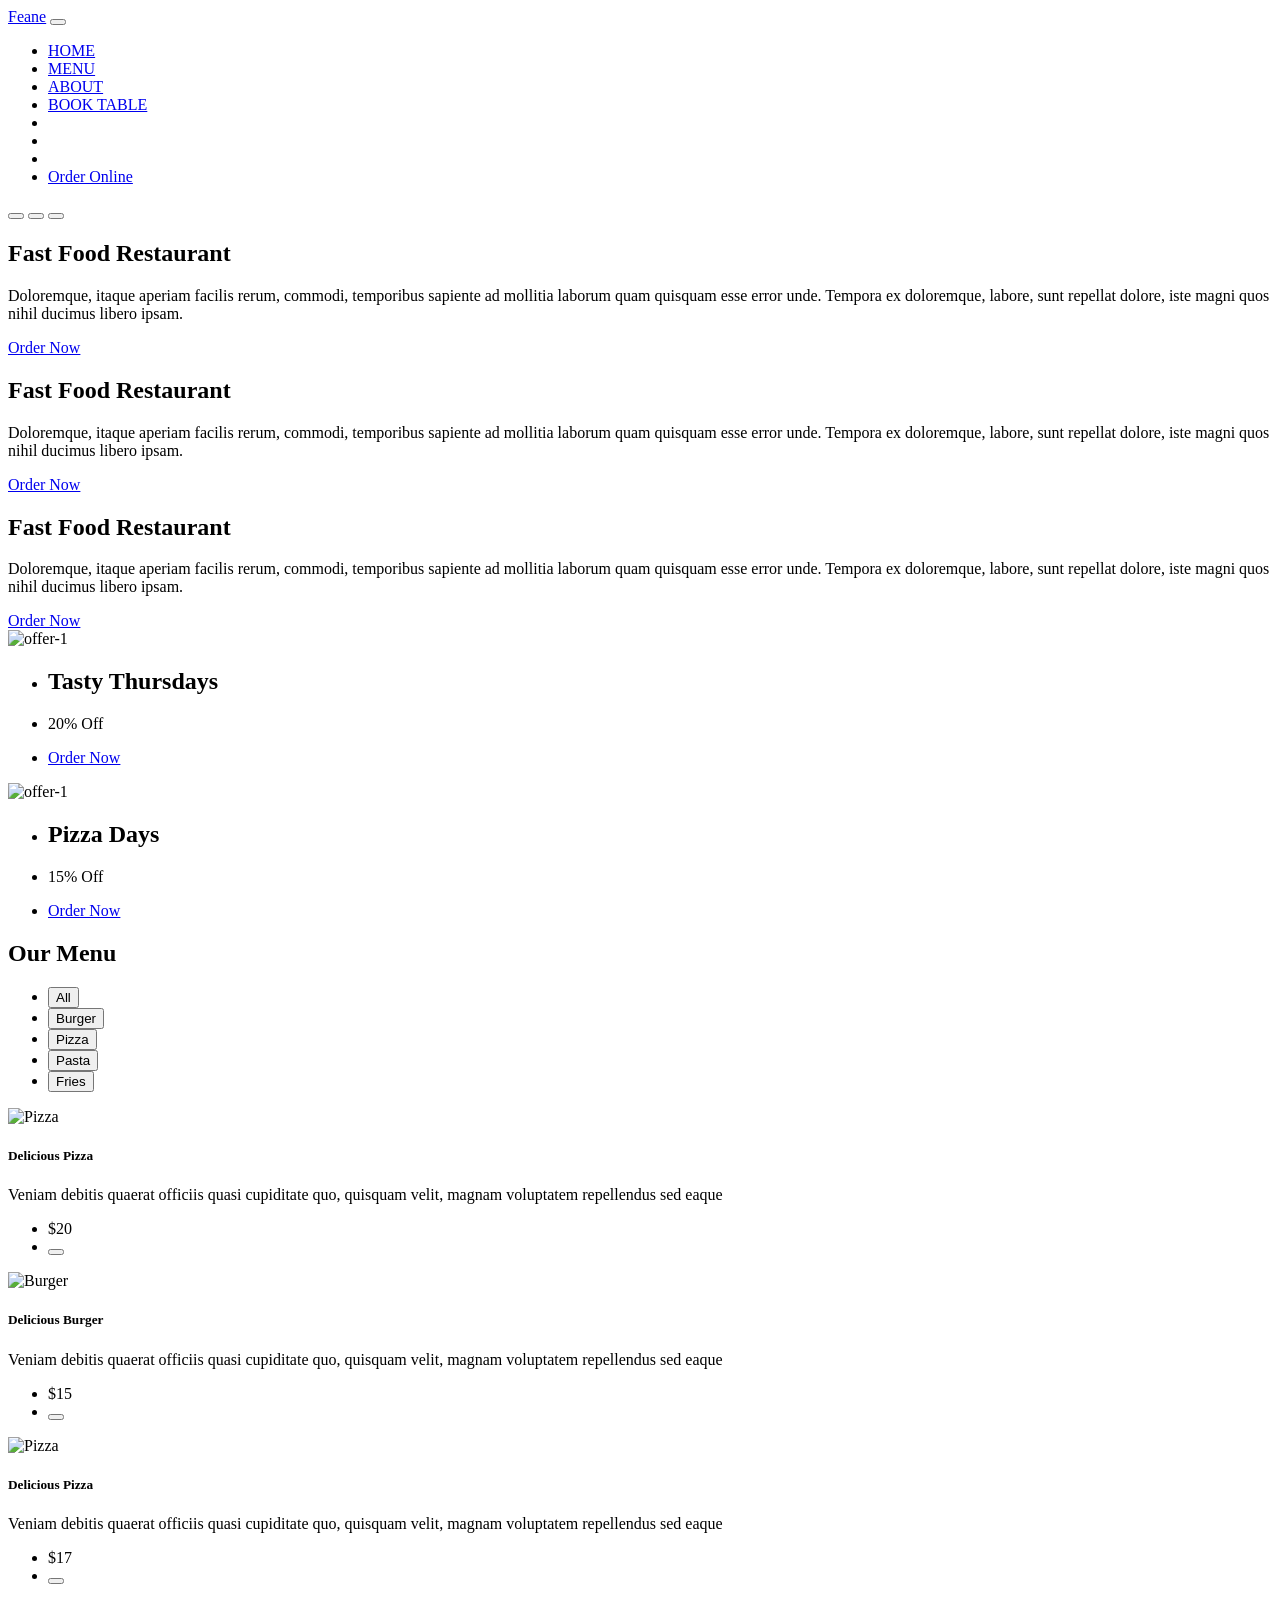
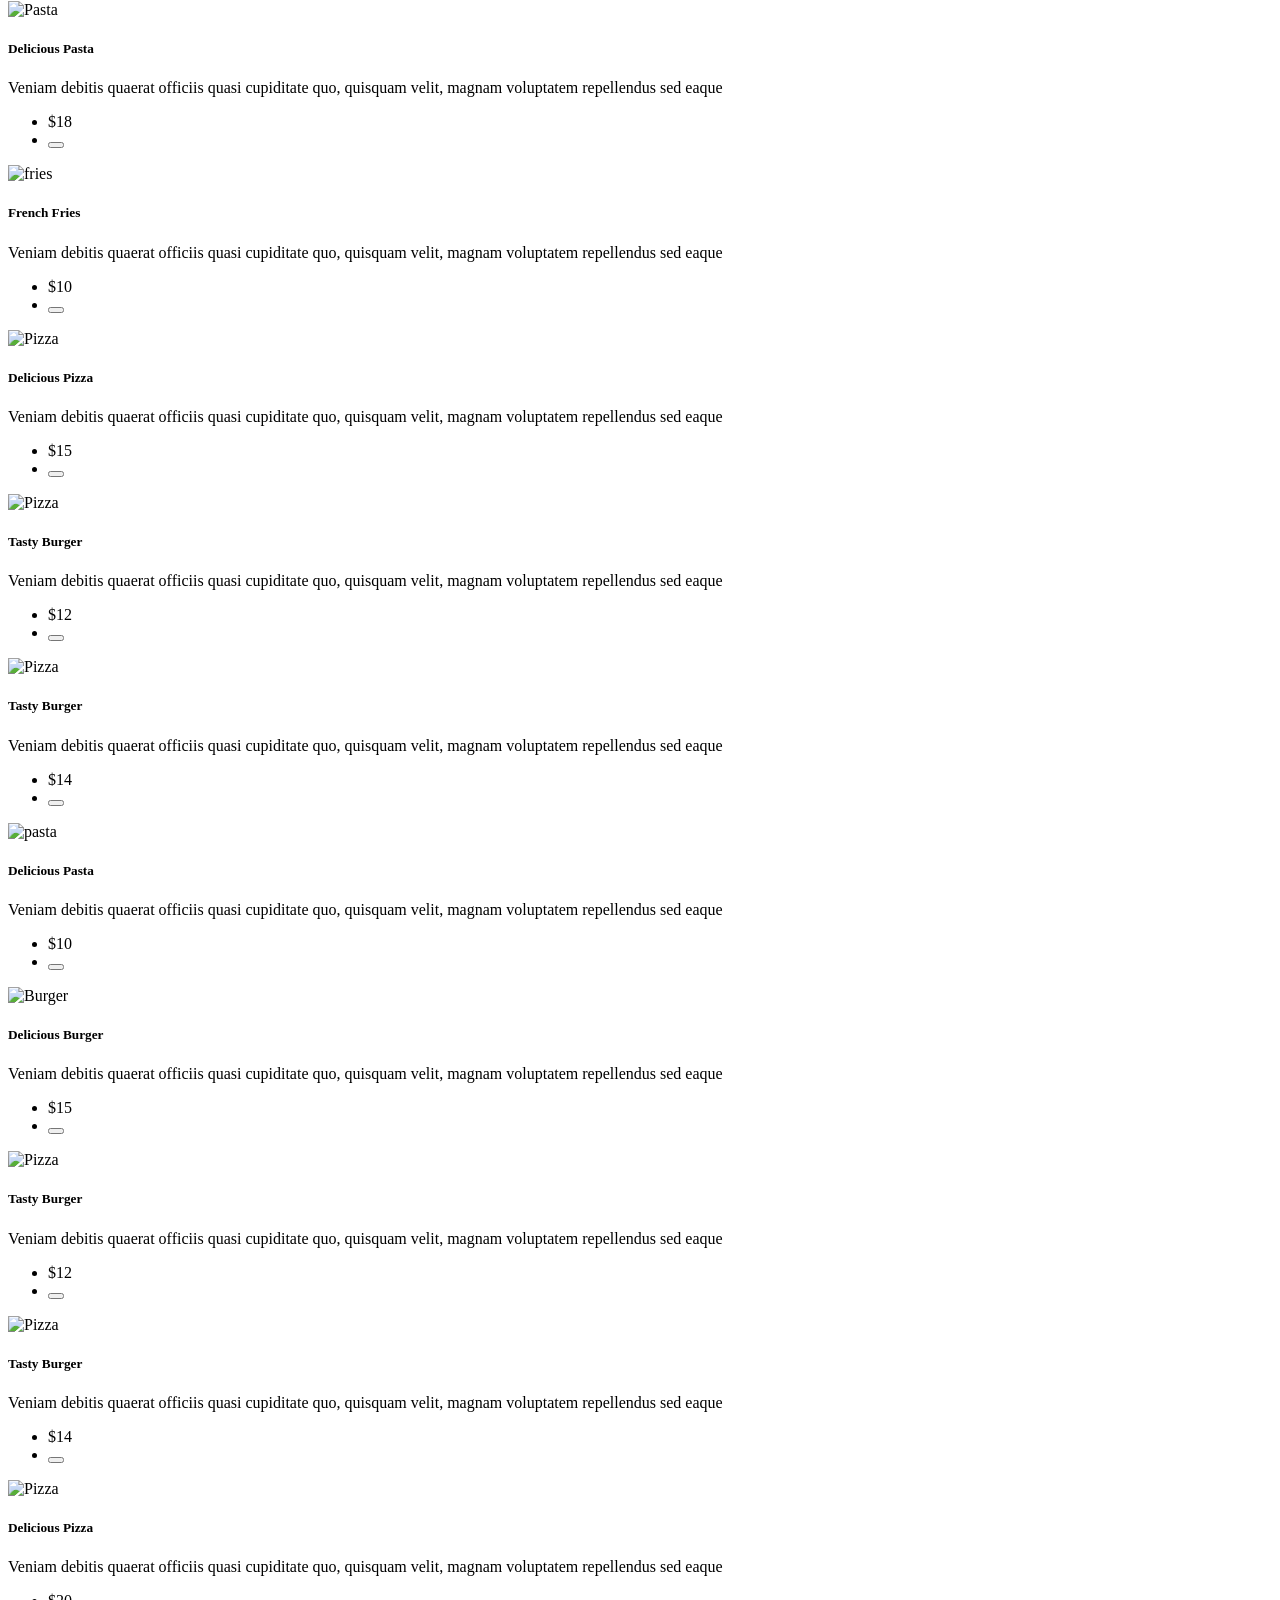
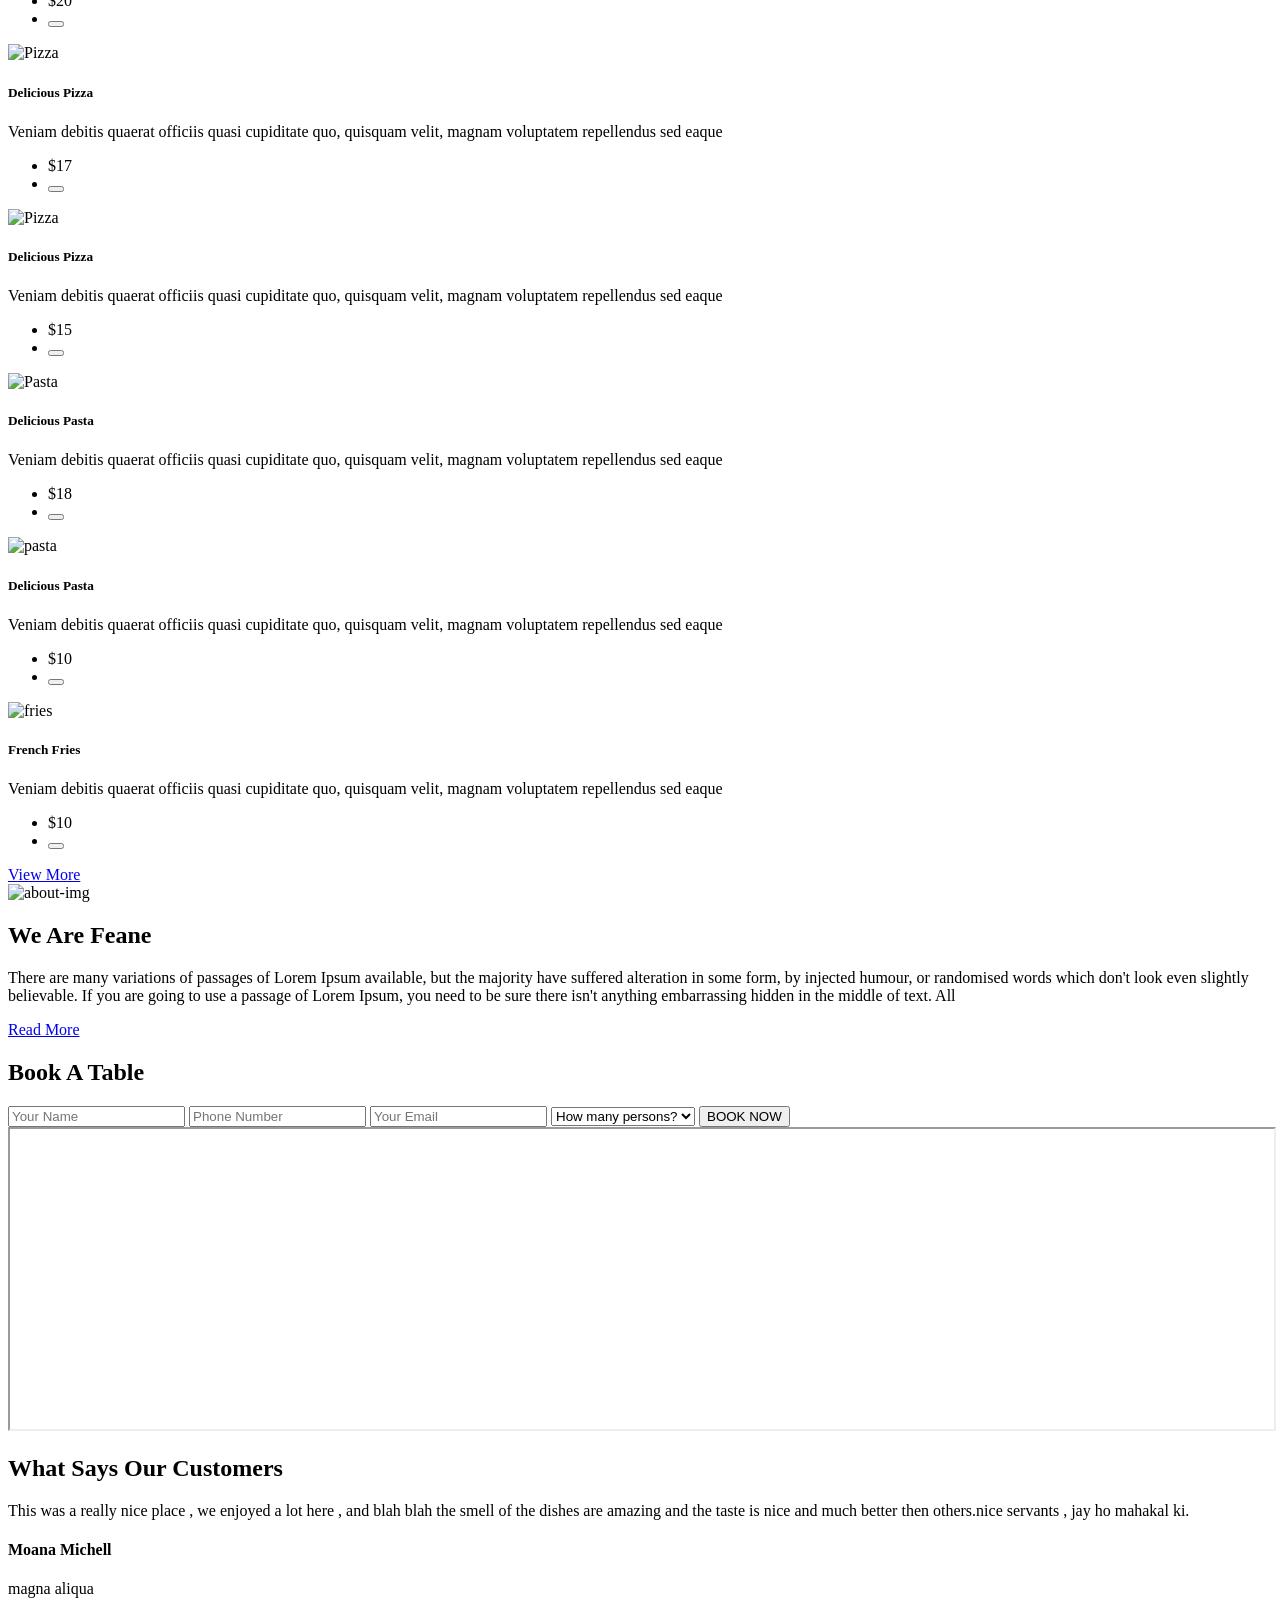
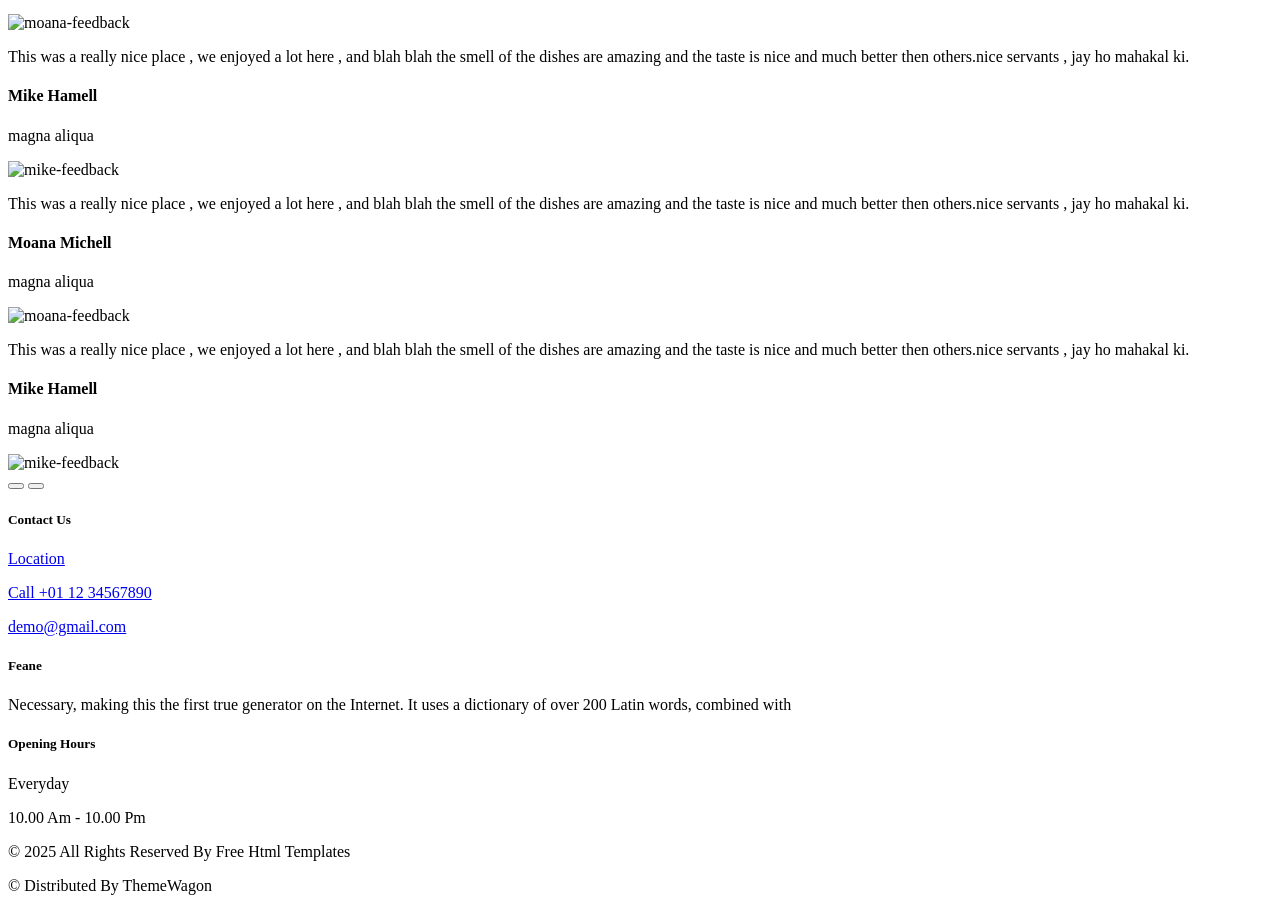
==== index.html @ 4e4c87cc "Add files via upload" ====
<!DOCTYPE html>
<html lang="en">

<head>
    <meta charset="UTF-8">
    <meta name="viewport" content="width=device-width, initial-scale=1.0">
    <title>Feane</title>
    <link rel="icon" href="img/favicon.png">
    <link rel="stylesheet" href="fonts/font-dancingscript/stylesheet.css" type="text/css">
    <link rel="stylesheet" href="fonts/ubuntu-font/stylesheet.css" type="text/css">
    <link rel="stylesheet" href="fonts/bt-icon/bootstrap-icons.min.css" type="text/css">
    <link rel="stylesheet" href="css/style.css" type="text/css">
    <link rel="stylesheet" href="css/media.css" type="text/css">
    <link rel="stylesheet" href="css/bootstrap.min.css" type="text/css">
    <style>
        @media (max-width: 991px) {
          header.navbar {
            background-color: rgba(0, 0, 0, 0.716)!important;
          }
        }
        header.navbar {
          transition: background-color 0.9s ease;
        }
      </style>
</head>

<body>

    <!-- HEADER -->

    <header class="navbar navbar-expand-lg navbar-dark py-3 position-absolute top-0 start-0 end-0 z-1">
        <div class="container">

            <a href="javascript:void(0)" class="navbar-brand fw-bolder fs-3">Feane</a>

            <button class="navbar-toggler" data-bs-toggle="collapse" data-bs-target="#menu">
                <span class="navbar-toggler-icon"></span>
            </button>

            <nav class="collapse navbar-collapse flex-lg-grow-0" id="menu">

                <ul class="navbar-nav">
                    <li>
                        <a href="javascript:void(0)" class="nav-link me-lg-3 text-white">HOME</a>
                    </li>
                    <li>
                        <a href="javascript:void(0)" class="nav-link me-lg-3 text-white">MENU</a>
                    </li>
                    <li>
                        <a href="javascript:void(0)" class="nav-link me-lg-3 text-white">ABOUT</a>
                    </li>
                    <li>
                        <a href="javascript:void(0)" class="nav-link me-lg-5 text-white">BOOK TABLE</a>
                    </li>

                    <li class="d-none d-lg-block">
                        <a href="javascript:void(0)" class="nav-link ms-lg-5 text-white">
                            <i class="bi bi-person-fill"></i></a>
                    </li>
                    <li class="d-none d-lg-block">
                        <a href="javascript:void(0)" class="nav-link text-white">
                            <i class="bi bi-cart-fill"></i>
                        </a>
                    </li>
                    <li class="d-none d-lg-block">
                        <a href="javascript:void(0)" class="nav-link text-white">
                            <i class="bi bi-search"></i>
                        </a>
                    </li>
                    <li class="d-none d-lg-block">
                        <a href="javascript:void(0)" class="nav-link px-3 rounded-pill bg-warning text-white">Order
                            Online</a>
                    </li>
                </ul>
            </nav>
        </div>
    </header>


    <main>
        <!-- SLIDER -->

        <div id="carouselExampleIndicators" class="carousel slide">

            <div class="container">
                <div class="carousel-indicators">
                    <button type="button" data-bs-target="#carouselExampleIndicators" data-bs-slide-to="0"
                        class="active rounded-circle"></button>
                    <button type="button" class="rounded-circle mx-1" data-bs-target="#carouselExampleIndicators"
                        data-bs-slide-to="1"></button>
                    <button type="button" class="rounded-circle" data-bs-target="#carouselExampleIndicators"
                        data-bs-slide-to="2"></button>
                </div>
            </div>

            <div class="carousel-inner">
                <div class="carousel-item active">
                    <div class="container">
                        <div class="col-md-6">
                            <h2 class="text-white display-5 fw-bolder">Fast Food Restaurant</h2>
                            <p class="text-white py-3">Doloremque, itaque aperiam facilis rerum, commodi, temporibus
                                sapiente ad mollitia
                                laborum quam quisquam esse error unde. Tempora ex doloremque, labore, sunt repellat
                                dolore, iste magni quos nihil ducimus libero ipsam.</p>
                            <a href="javascript:void(0)"
                                class="btn text-decoration-none px-4 py-2 rounded-pill text-white">Order
                                Now</a>
                        </div>
                    </div>
                </div>

                <div class="carousel-item">
                    <div class="container">
                        <div class="col-md-6">
                            <h2 class="text-white display-5 fw-bolder">Fast Food Restaurant</h2>
                            <p class="text-white py-3">Doloremque, itaque aperiam facilis rerum, commodi, temporibus
                                sapiente ad mollitia
                                laborum quam quisquam esse error unde. Tempora ex doloremque, labore, sunt repellat
                                dolore, iste magni quos nihil ducimus libero ipsam.</p>
                            <a href="javascript:void(0)"
                                class="btn text-decoration-none px-4 py-2 rounded-pill text-white">Order
                                Now</a>
                        </div>
                    </div>
                </div>

                <div class="carousel-item">
                    <div class="container">
                        <div class="col-md-6">
                            <h2 class="text-white display-5 fw-bolder">Fast Food Restaurant</h2>
                            <p class="text-white py-3">Doloremque, itaque aperiam facilis rerum, commodi, temporibus
                                sapiente ad mollitia
                                laborum quam quisquam esse error unde. Tempora ex doloremque, labore, sunt repellat
                                dolore, iste magni quos nihil ducimus libero ipsam.</p>
                            <a href="javascript:void(0)"
                                class="btn text-decoration-none px-4 py-2 rounded-pill text-white">Order
                                Now</a>
                        </div>
                    </div>
                </div>
            </div>
        </div>

        <!-- OFFERS -->

        <section class="offers py-5">
            <div class="container">
                <div class="row">
                    <div class="col-md-6">
                        <div class="offer-item bg-dark rounded p-4 d-flex align-items-center">

                            <img class="rounded-circle border border-warning border-5" src="img/offer-1.jpg"
                                type="offer-1" alt="offer-1" width="150px" />

                            <div class="offer-content mx-3">
                                <ul class="list-unstyled">
                                    <li>
                                        <h2 class="text-white">Tasty Thursdays</h2>
                                    </li>
                                    <li>
                                        <p class="text-white fs-2">20% Off</p>
                                    </li>
                                    <li>
                                        <a href="javascript:void(0)"
                                            class="btn text-decoration-none px-4 py-2 rounded-pill text-white">Order
                                            Now
                                            <i class="bi bi-cart-fill"></i>
                                        </a>
                                    </li>
                                </ul>
                            </div>
                        </div>
                    </div>

                    <div class="col-md-6">
                        <div class="offer-item bg-dark rounded p-4 d-flex align-items-center mt-3 mt-md-0">

                            <img class="rounded-circle border border-warning border-5" src="img/offer-2.jpg"
                                type="offer-1" alt="offer-1" width="150" />

                            <div class="offer-content mx-3">
                                <ul class="list-unstyled">
                                    <li>
                                        <h2 class="text-white">Pizza Days
                                        </h2>
                                    </li>
                                    <li>
                                        <p class="text-white fs-2">15% Off</p>
                                    </li>
                                    <li>
                                        <a href="javascript:void(0)"
                                            class="btn text-decoration-none px-4 py-2 rounded-pill text-white">Order
                                            Now
                                            <i class="bi bi-cart-fill"></i>
                                        </a>
                                    </li>
                                </ul>
                            </div>
                        </div>
                    </div>
                </div>

            </div>
        </section>

        <!-- MENU -->

        <section class="menu py-5">
            <div class="container">

                <!-- Title -->
                <div class="row mb-4">
                    <div class="col text-center">
                        <h1 class="fs-1 fw-bold">Our Menu</h1>
                    </div>
                </div>

                <!-- Tabs -->
                <div class="row mb-4">
                    <div class="menu-control col d-flex justify-content-center">
                        <ul class="nav nav-tabs" id="menuTabs">
                            <li class="nav-item">
                                <button class="nav-link active btn rounded-pill" id="all-tab" data-bs-toggle="tab"
                                    data-bs-target="#all">All</button>
                            </li>
                            <li class="nav-item">
                                <button class="nav-link rounded-pill btn mx-2" id="burger-tab" data-bs-toggle="tab"
                                    data-bs-target="#burger">Burger</button>
                            </li>
                            <li class="nav-item">
                                <button class="nav-link rounded-pill btn" id="pizza-tab" data-bs-toggle="tab"
                                    data-bs-target="#pizza">Pizza</button>
                            </li>
                            <li class="nav-item">
                                <button class="nav-link rounded-pill btn mx-2" id="pasta-tab" data-bs-toggle="tab"
                                    data-bs-target="#pasta">Pasta</button>
                            </li>
                            <li class="nav-item">
                                <button class="nav-link rounded-pill btn" id="fries-tab" data-bs-toggle="tab"
                                    data-bs-target="#fries">Fries</button>
                            </li>
                        </ul>
                    </div>
                </div>

                <!-- Tab Content -->
                <div class="tab-content" id="menuTabsContent">

                    <!-- All -->
                    <div class="tab-pane fade show active" id="all">
                        <div class="row">

                            <div class="col-12 col-sm-6 col-lg-4 mb-4">
                                <div class="menu-item bg-dark rounded rounded-4 h-100 d-flex flex-column">
                                    <div
                                        class="menu-img bg-light rounded-top text-center d-flex justify-content-center align-items-center pt-3">
                                        <img src="img/menu-img1.png" alt="Pizza" width="200px" />
                                    </div>
                                    <div
                                        class="menu-content p-4 flex-grow-1 d-flex flex-column justify-content-between">
                                        <div>
                                            <h5 class="text-white">Delicious Pizza</h5>
                                            <p class="text-white">
                                                Veniam debitis quaerat officiis quasi cupiditate quo, quisquam velit,
                                                magnam voluptatem repellendus sed eaque
                                            </p>
                                        </div>
                                        <ul
                                            class="list-unstyled d-flex justify-content-between align-items-center mb-0 mt-3">
                                            <li class="text-white">$20</li>
                                            <li>
                                                <button class="btn btn-warning rounded-circle">
                                                    <i class="bi bi-cart-fill"></i>
                                            </li>
                                        </ul>
                                    </div>
                                </div>
                            </div>

                            <div class="col-12 col-sm-6 col-lg-4 mb-4">
                                <div class="menu-item bg-dark rounded rounded-4 h-100 d-flex flex-column">
                                    <div
                                        class="menu-img bg-light rounded-top text-center d-flex justify-content-center align-items-center pt-3">
                                        <img src="img/menu-img2.png" alt="Burger" width="200px" />
                                    </div>
                                    <div
                                        class="menu-content p-4 flex-grow-1 d-flex flex-column justify-content-between">
                                        <div>
                                            <h5 class="text-white">Delicious Burger</h5>
                                            <p class="text-white">
                                                Veniam debitis quaerat officiis quasi cupiditate quo, quisquam velit,
                                                magnam voluptatem repellendus sed eaque
                                            </p>
                                        </div>
                                        <ul
                                            class="list-unstyled d-flex justify-content-between align-items-center mb-0 mt-3">
                                            <li class="text-white">$15</li>
                                            <li>
                                                <button class="btn btn-warning rounded-circle">
                                                    <i class="bi bi-cart-fill"></i>
                                            </li>
                                        </ul>
                                    </div>
                                </div>
                            </div>

                            <div class="col-12 col-sm-6 col-lg-4 mb-4">
                                <div class="menu-item bg-dark rounded rounded-4 h-100 d-flex flex-column">
                                    <div
                                        class="menu-img bg-light rounded-top text-center d-flex justify-content-center align-items-center pt-3">
                                        <img src="img/menu-img3.png" alt="Pizza" width="200px" />
                                    </div>
                                    <div
                                        class="menu-content p-4 flex-grow-1 d-flex flex-column justify-content-between">
                                        <div>
                                            <h5 class="text-white">Delicious Pizza</h5>
                                            <p class="text-white">
                                                Veniam debitis quaerat officiis quasi cupiditate quo, quisquam velit,
                                                magnam voluptatem repellendus sed eaque
                                            </p>
                                        </div>
                                        <ul
                                            class="list-unstyled d-flex justify-content-between align-items-center mb-0 mt-3">
                                            <li class="text-white">$17</li>
                                            <li>
                                                <button class="btn btn-warning rounded-circle">
                                                    <i class="bi bi-cart-fill"></i>
                                            </li>
                                        </ul>
                                    </div>
                                </div>
                            </div>

                            <div class="col-12 col-sm-6 col-lg-4 mb-4">
                                <div class="menu-item bg-dark rounded rounded-4 h-100 d-flex flex-column">
                                    <div
                                        class="menu-img bg-light rounded-top text-center d-flex justify-content-center align-items-center pt-3">
                                        <img src="img/menu-img4.png" alt="Pasta" width="200px" />
                                    </div>
                                    <div
                                        class="menu-content p-4 flex-grow-1 d-flex flex-column justify-content-between">
                                        <div>
                                            <h5 class="text-white">Delicious Pasta</h5>
                                            <p class="text-white">
                                                Veniam debitis quaerat officiis quasi cupiditate quo, quisquam velit,
                                                magnam voluptatem repellendus sed eaque
                                            </p>
                                        </div>
                                        <ul
                                            class="list-unstyled d-flex justify-content-between align-items-center mb-0 mt-3">
                                            <li class="text-white">$18</li>
                                            <li>
                                                <button class="btn btn-warning rounded-circle">
                                                    <i class="bi bi-cart-fill"></i>
                                            </li>
                                        </ul>
                                    </div>
                                </div>
                            </div>

                            <div class="col-12 col-sm-6 col-lg-4 mb-4">
                                <div class="menu-item bg-dark rounded rounded-4 h-100 d-flex flex-column">
                                    <div
                                        class="menu-img bg-light rounded-top text-center d-flex justify-content-center align-items-center pt-3">
                                        <img src="img/menu-img5.png" alt="fries" width="200px" />
                                    </div>
                                    <div
                                        class="menu-content p-4 flex-grow-1 d-flex flex-column justify-content-between">
                                        <div>
                                            <h5 class="text-white">French Fries</h5>
                                            <p class="text-white">
                                                Veniam debitis quaerat officiis quasi cupiditate quo, quisquam velit,
                                                magnam voluptatem repellendus sed eaque
                                            </p>
                                        </div>
                                        <ul
                                            class="list-unstyled d-flex justify-content-between align-items-center mb-0 mt-3">
                                            <li class="text-white">$10</li>
                                            <li>
                                                <button class="btn btn-warning rounded-circle">
                                                    <i class="bi bi-cart-fill"></i>
                                            </li>
                                        </ul>
                                    </div>
                                </div>
                            </div>

                            <div class="col-12 col-sm-6 col-lg-4 mb-4">
                                <div class="menu-item bg-dark rounded rounded-4 h-100 d-flex flex-column">
                                    <div
                                        class="menu-img bg-light rounded-top text-center d-flex justify-content-center align-items-center pt-3">
                                        <img src="img/menu-img6.png" alt="Pizza" width="200px" />
                                    </div>
                                    <div
                                        class="menu-content p-4 flex-grow-1 d-flex flex-column justify-content-between">
                                        <div>
                                            <h5 class="text-white">Delicious Pizza</h5>
                                            <p class="text-white">
                                                Veniam debitis quaerat officiis quasi cupiditate quo, quisquam velit,
                                                magnam voluptatem repellendus sed eaque
                                            </p>
                                        </div>
                                        <ul
                                            class="list-unstyled d-flex justify-content-between align-items-center mb-0 mt-3">
                                            <li class="text-white">$15</li>
                                            <li>
                                                <button class="btn btn-warning rounded-circle">
                                                    <i class="bi bi-cart-fill"></i>
                                            </li>
                                        </ul>
                                    </div>
                                </div>
                            </div>

                            <div class="col-12 col-sm-6 col-lg-4 mb-4">
                                <div class="menu-item bg-dark rounded rounded-4 h-100 d-flex flex-column">
                                    <div
                                        class="menu-img bg-light rounded-top text-center d-flex justify-content-center align-items-center pt-3">
                                        <img src="img/menu-img7.png" alt="Pizza" width="200px" />
                                    </div>
                                    <div
                                        class="menu-content p-4 flex-grow-1 d-flex flex-column justify-content-between">
                                        <div>
                                            <h5 class="text-white">Tasty Burger</h5>
                                            <p class="text-white">
                                                Veniam debitis quaerat officiis quasi cupiditate quo, quisquam velit,
                                                magnam voluptatem repellendus sed eaque
                                            </p>
                                        </div>
                                        <ul
                                            class="list-unstyled d-flex justify-content-between align-items-center mb-0 mt-3">
                                            <li class="text-white">$12</li>
                                            <li>
                                                <button class="btn btn-warning rounded-circle">
                                                    <i class="bi bi-cart-fill"></i>
                                            </li>
                                        </ul>
                                    </div>
                                </div>
                            </div>

                            <div class="col-12 col-sm-6 col-lg-4 mb-4">
                                <div class="menu-item bg-dark rounded rounded-4 h-100 d-flex flex-column">
                                    <div
                                        class="menu-img bg-light rounded-top text-center d-flex justify-content-center align-items-center pt-3">
                                        <img src="img/menu-img8.png" alt="Pizza" width="200px" />
                                    </div>
                                    <div
                                        class="menu-content p-4 flex-grow-1 d-flex flex-column justify-content-between">
                                        <div>
                                            <h5 class="text-white">Tasty Burger</h5>
                                            <p class="text-white">
                                                Veniam debitis quaerat officiis quasi cupiditate quo, quisquam velit,
                                                magnam voluptatem repellendus sed eaque
                                            </p>
                                        </div>
                                        <ul
                                            class="list-unstyled d-flex justify-content-between align-items-center mb-0 mt-3">
                                            <li class="text-white">$14</li>
                                            <li>
                                                <button class="btn btn-warning rounded-circle">
                                                    <i class="bi bi-cart-fill"></i>
                                            </li>
                                        </ul>
                                    </div>
                                </div>
                            </div>

                            <div class="col-12 col-sm-6 col-lg-4 mb-4">
                                <div class="menu-item bg-dark rounded rounded-4 h-100 d-flex flex-column">
                                    <div
                                        class="menu-img bg-light rounded-top text-center d-flex justify-content-center align-items-center pt-3">
                                        <img src="img/menu-img9.png" alt="pasta" width="200px" />
                                    </div>
                                    <div
                                        class="menu-content p-4 flex-grow-1 d-flex flex-column justify-content-between">
                                        <div>
                                            <h5 class="text-white">Delicious Pasta</h5>
                                            <p class="text-white">
                                                Veniam debitis quaerat officiis quasi cupiditate quo, quisquam velit,
                                                magnam voluptatem repellendus sed eaque
                                            </p>
                                        </div>
                                        <ul
                                            class="list-unstyled d-flex justify-content-between align-items-center mb-0 mt-3">
                                            <li class="text-white">$10</li>
                                            <li>
                                                <button class="btn btn-warning rounded-circle">
                                                    <i class="bi bi-cart-fill"></i>
                                            </li>
                                        </ul>
                                    </div>
                                </div>
                            </div>



                        </div>
                    </div>

                    <!-- Burger -->
                    <div class="tab-pane fade" id="burger" role="tabpanel" aria-labelledby="burger-tab" tabindex="0">
                        <div class="row">

                            <div class="col-12 col-sm-6 col-lg-4 mb-4">
                                <div class="menu-item bg-dark rounded rounded-4 h-100 d-flex flex-column">
                                    <div
                                        class="menu-img bg-light rounded-top text-center d-flex justify-content-center align-items-center pt-3">
                                        <img src="img/menu-img2.png" alt="Burger" width="200px" />
                                    </div>
                                    <div
                                        class="menu-content p-4 flex-grow-1 d-flex flex-column justify-content-between">
                                        <div>
                                            <h5 class="text-white">Delicious Burger</h5>
                                            <p class="text-white">
                                                Veniam debitis quaerat officiis quasi cupiditate quo, quisquam velit,
                                                magnam voluptatem repellendus sed eaque
                                            </p>
                                        </div>
                                        <ul
                                            class="list-unstyled d-flex justify-content-between align-items-center mb-0 mt-3">
                                            <li class="text-white">$15</li>
                                            <li>
                                                <button class="btn btn-warning rounded-circle">
                                                    <i class="bi bi-cart-fill"></i>
                                            </li>
                                        </ul>
                                    </div>
                                </div>
                            </div>

                            <div class="col-12 col-sm-6 col-lg-4 mb-4">
                                <div class="menu-item bg-dark rounded rounded-4 h-100 d-flex flex-column">
                                    <div
                                        class="menu-img bg-light rounded-top text-center d-flex justify-content-center align-items-center pt-3">
                                        <img src="img/menu-img7.png" alt="Pizza" width="200px" />
                                    </div>
                                    <div
                                        class="menu-content p-4 flex-grow-1 d-flex flex-column justify-content-between">
                                        <div>
                                            <h5 class="text-white">Tasty Burger</h5>
                                            <p class="text-white">
                                                Veniam debitis quaerat officiis quasi cupiditate quo, quisquam velit,
                                                magnam voluptatem repellendus sed eaque
                                            </p>
                                        </div>
                                        <ul
                                            class="list-unstyled d-flex justify-content-between align-items-center mb-0 mt-3">
                                            <li class="text-white">$12</li>
                                            <li>
                                                <button class="btn btn-warning rounded-circle">
                                                    <i class="bi bi-cart-fill"></i>
                                            </li>
                                        </ul>
                                    </div>
                                </div>
                            </div>

                            <div class="col-12 col-sm-6 col-lg-4 mb-4">
                                <div class="menu-item bg-dark rounded rounded-4 h-100 d-flex flex-column">
                                    <div
                                        class="menu-img bg-light rounded-top text-center d-flex justify-content-center align-items-center pt-3">
                                        <img src="img/menu-img8.png" alt="Pizza" width="200px" />
                                    </div>
                                    <div
                                        class="menu-content p-4 flex-grow-1 d-flex flex-column justify-content-between">
                                        <div>
                                            <h5 class="text-white">Tasty Burger</h5>
                                            <p class="text-white">
                                                Veniam debitis quaerat officiis quasi cupiditate quo, quisquam velit,
                                                magnam voluptatem repellendus sed eaque
                                            </p>
                                        </div>
                                        <ul
                                            class="list-unstyled d-flex justify-content-between align-items-center mb-0 mt-3">
                                            <li class="text-white">$14</li>
                                            <li>
                                                <button class="btn btn-warning rounded-circle">
                                                    <i class="bi bi-cart-fill"></i>
                                            </li>
                                        </ul>
                                    </div>
                                </div>
                            </div>

                        </div>
                    </div>

                    <!-- Pizza -->
                    <div class="tab-pane fade" id="pizza" role="tabpanel" aria-labelledby="pizza-tab" tabindex="0">
                        <div class="row">

                            <div class="col-12 col-sm-6 col-lg-4 mb-4">
                                <div class="menu-item bg-dark rounded rounded-4 h-100 d-flex flex-column">
                                    <div
                                        class="menu-img bg-light rounded-top text-center d-flex justify-content-center align-items-center pt-3">
                                        <img src="img/menu-img1.png" alt="Pizza" width="200px" />
                                    </div>
                                    <div
                                        class="menu-content p-4 flex-grow-1 d-flex flex-column justify-content-between">
                                        <div>
                                            <h5 class="text-white">Delicious Pizza</h5>
                                            <p class="text-white">
                                                Veniam debitis quaerat officiis quasi cupiditate quo, quisquam velit,
                                                magnam voluptatem repellendus sed eaque
                                            </p>
                                        </div>
                                        <ul
                                            class="list-unstyled d-flex justify-content-between align-items-center mb-0 mt-3">
                                            <li class="text-white">$20</li>
                                            <li>
                                                <button class="btn btn-warning rounded-circle">
                                                    <i class="bi bi-cart-fill"></i>
                                            </li>
                                        </ul>
                                    </div>
                                </div>
                            </div>

                            <div class="col-12 col-sm-6 col-lg-4 mb-4">
                                <div class="menu-item bg-dark rounded rounded-4 h-100 d-flex flex-column">
                                    <div
                                        class="menu-img bg-light rounded-top text-center d-flex justify-content-center align-items-center pt-3">
                                        <img src="img/menu-img3.png" alt="Pizza" width="200px" />
                                    </div>
                                    <div
                                        class="menu-content p-4 flex-grow-1 d-flex flex-column justify-content-between">
                                        <div>
                                            <h5 class="text-white">Delicious Pizza</h5>
                                            <p class="text-white">
                                                Veniam debitis quaerat officiis quasi cupiditate quo, quisquam velit,
                                                magnam voluptatem repellendus sed eaque
                                            </p>
                                        </div>
                                        <ul
                                            class="list-unstyled d-flex justify-content-between align-items-center mb-0 mt-3">
                                            <li class="text-white">$17</li>
                                            <li>
                                                <button class="btn btn-warning rounded-circle">
                                                    <i class="bi bi-cart-fill"></i>
                                            </li>
                                        </ul>
                                    </div>
                                </div>
                            </div>

                            <div class="col-12 col-sm-6 col-lg-4 mb-4">
                                <div class="menu-item bg-dark rounded rounded-4 h-100 d-flex flex-column">
                                    <div
                                        class="menu-img bg-light rounded-top text-center d-flex justify-content-center align-items-center pt-3">
                                        <img src="img/menu-img6.png" alt="Pizza" width="200px" />
                                    </div>
                                    <div
                                        class="menu-content p-4 flex-grow-1 d-flex flex-column justify-content-between">
                                        <div>
                                            <h5 class="text-white">Delicious Pizza</h5>
                                            <p class="text-white">
                                                Veniam debitis quaerat officiis quasi cupiditate quo, quisquam velit,
                                                magnam voluptatem repellendus sed eaque
                                            </p>
                                        </div>
                                        <ul
                                            class="list-unstyled d-flex justify-content-between align-items-center mb-0 mt-3">
                                            <li class="text-white">$15</li>
                                            <li>
                                                <button class="btn btn-warning rounded-circle">
                                                    <i class="bi bi-cart-fill"></i>
                                            </li>
                                        </ul>
                                    </div>
                                </div>
                            </div>

                        </div>
                    </div>

                    <!-- Pasta -->
                    <div class="tab-pane fade" id="pasta" role="tabpanel" aria-labelledby="pasta-tab" tabindex="0">
                        <div class="row">

                            <div class="col-12 col-sm-6 col-lg-4 mb-4">
                                <div class="menu-item bg-dark rounded rounded-4 h-100 d-flex flex-column">
                                    <div
                                        class="menu-img bg-light rounded-top text-center d-flex justify-content-center align-items-center pt-3">
                                        <img src="img/menu-img4.png" alt="Pasta" width="200px" />
                                    </div>
                                    <div
                                        class="menu-content p-4 flex-grow-1 d-flex flex-column justify-content-between">
                                        <div>
                                            <h5 class="text-white">Delicious Pasta</h5>
                                            <p class="text-white">
                                                Veniam debitis quaerat officiis quasi cupiditate quo, quisquam velit,
                                                magnam voluptatem repellendus sed eaque
                                            </p>
                                        </div>
                                        <ul
                                            class="list-unstyled d-flex justify-content-between align-items-center mb-0 mt-3">
                                            <li class="text-white">$18</li>
                                            <li>
                                                <button class="btn btn-warning rounded-circle">
                                                    <i class="bi bi-cart-fill"></i>
                                            </li>
                                        </ul>
                                    </div>
                                </div>
                            </div>

                            <div class="col-12 col-sm-6 col-lg-4 mb-4">
                                <div class="menu-item bg-dark rounded rounded-4 h-100 d-flex flex-column">
                                    <div
                                        class="menu-img bg-light rounded-top text-center d-flex justify-content-center align-items-center pt-3">
                                        <img src="img/menu-img9.png" alt="pasta" width="200px" />
                                    </div>
                                    <div
                                        class="menu-content p-4 flex-grow-1 d-flex flex-column justify-content-between">
                                        <div>
                                            <h5 class="text-white">Delicious Pasta</h5>
                                            <p class="text-white">
                                                Veniam debitis quaerat officiis quasi cupiditate quo, quisquam velit,
                                                magnam voluptatem repellendus sed eaque
                                            </p>
                                        </div>
                                        <ul
                                            class="list-unstyled d-flex justify-content-between align-items-center mb-0 mt-3">
                                            <li class="text-white">$10</li>
                                            <li>
                                                <button class="btn btn-warning rounded-circle">
                                                    <i class="bi bi-cart-fill"></i>
                                            </li>
                                        </ul>
                                    </div>
                                </div>
                            </div>

                        </div>
                    </div>

                    <!-- Fries -->
                    <div class="tab-pane fade" id="fries" role="tabpanel" aria-labelledby="fries-tab" tabindex="0">
                        <div class="row">

                            <div class="col-12 col-sm-6 col-lg-4 mb-4">
                                <div class="menu-item bg-dark rounded rounded-4 h-100 d-flex flex-column">
                                    <div
                                        class="menu-img bg-light rounded-top text-center d-flex justify-content-center align-items-center pt-3">
                                        <img src="img/menu-img5.png" alt="fries" width="200px" />
                                    </div>
                                    <div
                                        class="menu-content p-4 flex-grow-1 d-flex flex-column justify-content-between">
                                        <div>
                                            <h5 class="text-white">French Fries</h5>
                                            <p class="text-white">
                                                Veniam debitis quaerat officiis quasi cupiditate quo, quisquam velit,
                                                magnam voluptatem repellendus sed eaque
                                            </p>
                                        </div>
                                        <ul
                                            class="list-unstyled d-flex justify-content-between align-items-center mb-0 mt-3">
                                            <li class="text-white">$10</li>
                                            <li>
                                                <button class="btn btn-warning rounded-circle">
                                                    <i class="bi bi-cart-fill"></i>
                                            </li>
                                        </ul>
                                    </div>
                                </div>
                            </div>

                        </div>
                    </div>

                </div>

                <div class="text-center">
                    <a href="javascript:void(0)" class="btn text-decoration-none px-4 py-2 rounded-pill text-white">View
                        More
                    </a>
                </div>
            </div>
        </section>


        <!-- ABOUTS -->

        <section class="abouts bg-dark">
            <div class="container">
                <div class="row align-items-center">
                    <div class="col-12 col-md-6 order-1 order-md-0">
                        <div class="about-img mt-5">
                            <img src="img/about-img.png" class="py-5" title="about-img" width="100%" alt="about-img">
                        </div>
                    </div>

                    <div class="col-12 col-md-6">
                        <div class="about-contant p-5">
                            <h2 class="text-white fs-1">We Are Feane</h2>
                            <p class="text-white">There are many variations of passages of Lorem Ipsum available, but
                                the majority have
                                suffered alteration in some form, by injected humour, or randomised words which don't
                                look even slightly believable. If you are going to use a passage of Lorem Ipsum, you
                                need to be sure there isn't anything embarrassing hidden in the middle of text. All</p>
                            <a href="javascript:void(0)"
                                class="btn text-decoration-none px-4 py-2 rounded-pill text-white">Read More
                            </a>
                        </div>
                    </div>
                </div>
            </div>
        </section>

        <!-- CONTACT -->

        <section class="contact py-5">
            <div class="container">
                <div class="row align-items-center">
                    <div class="col-12 col-md-6">  
                        <div class="contact-item">
                            <form>
                                <h2 class="py-3 fs-1">Book A Table</h2>
                                <input placeholder="Your Name"
                                    class="form-control border border-dark border-opacity-50 mb-4 py-2" type="text">
                                <input placeholder="Phone Number"
                                    class="form-control border border-dark border-opacity-50 mb-4 py-2" type="text">
                                <input placeholder="Your Email"
                                    class="form-control border border-dark border-opacity-50 mb-4 py-2" type="email">
                                <select class="form-select mb-5 py-2">
                                    <option>How many persons?</option>
                                    <option>1</option>
                                    <option>2</option>
                                    <option>3</option>
                                    <option>4</option>
                                </select>
                                <button class="btn btn-warning rounded-pill px-4 text-white py-2">BOOK NOW</button>
                            </form>
                        </div>
                    </div>

                    <div class="col-12 col-md-6 mt-4">
                        <iframe
                            src="https://www.google.com/maps/embed?pb=!1m18!1m12!1m3!1d238133.18800900166!2d72.65747318239129!3d21.159120355102836!2m3!1f0!2f0!3f0!3m2!1i1024!2i768!4f13.1!3m3!1m2!1s0x3be04e59411d1563%3A0xfe4558290938b042!2sSurat%2C%20Gujarat!5e0!3m2!1sen!2sin!4v1745642119402!5m2!1sen!2sin"
                            width="100%" height="300" class="rounded"></iframe>
                    </div>
                </div>
            </div>
        </section>

        <!-- FEEDBACK -->

        <section class="feedbacks">
            <div class="container">
                <div class="feedback-title text-center">
                    <h2 class="fs-1 fw-bold">What Says Our Customers</h2>
                </div>
            </div>

            <!-- slide 1 -->
            <div class="feedback-inner mt-5">
                <div class="carousel slide position-relative" id="testimonialSlider" data-bs-ride="carousel">
                    <div class="carousel-inner">
                        <div class="carousel-item active">
                            <div class="container">
                                <div class="row">
                                    <div class="col-12 col-md-6">
                                        <div class="feedback-content bg-dark p-4 rounded">
                                            <p class="text-white">This was a really nice place , we enjoyed a lot here ,
                                                and blah
                                                blah the smell of the
                                                dishes are amazing and the taste is nice and much better then
                                                others.nice servants ,
                                                jay ho mahakal ki.</p>
                                            <h4 class="text-white">Moana Michell</h4>
                                            <p class="text-white mb-0">magna aliqua</p>
                                        </div>
                                        <div class="feedback-img d-inline-block position-relative">
                                            <img src="img/moana-feedback.jpg" width="110"
                                                class="border border-warning rounded-circle border-5 mt-5"
                                                title="moana-feedback" alt="moana-feedback">
                                        </div>
                                    </div>

                                    <div class="col-12 col-md-6 mt-3 mt-md-0">
                                        <div class="feedback-content bg-dark p-4 rounded">
                                            <p class="text-white">This was a really nice place , we enjoyed a lot here ,
                                                and blah
                                                blah the smell of the
                                                dishes are amazing and the taste is nice and much better then
                                                others.nice servants ,
                                                jay ho mahakal ki.</p>
                                            <h4 class="text-white">Mike Hamell</h4>
                                            <p class="text-white mb-0">magna aliqua</p>
                                        </div>
                                        <div class="feedback-img d-inline-block position-relative">
                                            <img src="img/mike-feedback.jpg" width="110"
                                                class="border border-warning rounded-circle border-5 mt-5"
                                                title="mike-feedback" alt="mike-feedback">
                                        </div>
                                    </div>
                                </div>

                            </div>
                        </div>

                        <div class="carousel-item">
                            <div class="container">
                                <div class="row">
                                    <div class="col-12 col-md-6">
                                        <div class="feedback-content bg-dark p-4 rounded">
                                            <p class="text-white">This was a really nice place , we enjoyed a lot here ,
                                                and blah
                                                blah the smell of the
                                                dishes are amazing and the taste is nice and much better then
                                                others.nice servants ,
                                                jay ho mahakal ki.</p>
                                            <h4 class="text-white">Moana Michell</h4>
                                            <p class="text-white mb-0">magna aliqua</p>
                                        </div>
                                        <div class="feedback-img d-inline-block position-relative">
                                            <img src="img/moana-feedback.jpg" width="110"
                                                class="border border-warning rounded-circle border-5 mt-5"
                                                title="moana-feedback" alt="moana-feedback">
                                        </div>
                                    </div>

                                    <div class="col-12 col-md-6 mt-3 mt-md-0">
                                        <div class="feedback-content bg-dark p-4 rounded">
                                            <p class="text-white">This was a really nice place , we enjoyed a lot here ,
                                                and blah
                                                blah the smell of the
                                                dishes are amazing and the taste is nice and much better then
                                                others.nice servants ,
                                                jay ho mahakal ki.</p>
                                            <h4 class="text-white">Mike Hamell</h4>
                                            <p class="text-white mb-0">magna aliqua</p>
                                        </div>
                                        <div class="feedback-img d-inline-block position-relative">
                                            <img src="img/mike-feedback.jpg" width="110"
                                                class="border border-warning rounded-circle border-5 mt-5"
                                                title="mike-feedback" alt="mike-feedback">
                                        </div>
                                    </div>
                                </div>

                            </div>
                        </div>

                    </div>
                </div>
            </div>

            <div class="container">
                <div class="feed-btn text-center mt-5">
                    <button class="btn btn-warning rounded-circle me-2" data-bs-target="#testimonialSlider"
                        data-bs-slide="prev">
                        <span class="carousel-control-prev-icon bg-transparent"></span>
                    </button>
                    <button class="btn btn-warning rounded-circle" data-bs-target="#testimonialSlider"
                        data-bs-slide="next">
                        <span class="carousel-control-next-icon bg-transparent"></span>
                    </button>
                </div>
            </div>
            </div>

        </section>
    </main>

    <!-- footer -->

    <footer class="bg-dark text-white pt-5 pb-3 mt-5">
        <div class="container text-center text-md-start">
            <div class="row">

                <!-- Contact Us -->
                <div class="footer-contact col-md-4 mb-4 text-center">
                    <h5 class="mb-4 fs-2">Contact Us</h5>

                    <a href="javascript:void(0)" class="text-decoration-none text-white">
                        <p class="bloom"><i class="bi bi-geo-alt-fill me-2"></i>Location</p>
                    </a>

                    <a href="javascript:void(0)" class="text-white text-decoration-none">
                        <p class="bloom"><i class="bi bi-telephone-fill me-2"></i>Call +01 12 34567890</p>
                    </a>

                    <a href="javascript:void(0)" class="text-white text-decoration-none">
                        <p class="bloom"><i class="bi bi-envelope-fill me-2"></i>demo@gmail.com</p>
                    </a>

                </div>

                <!-- Feane Info -->
                <div class="footer-add col-md-4 mb-4 text-center">
                    <h5 class="mb-4 fs-2">Feane</h5>
                    <p>
                        Necessary, making this the first true generator on the Internet. It uses a dictionary of over
                        200 Latin words, combined with
                    </p>
                    <div>
                        <a href="#" class="text-white me-3 fs-4"><i class="bloom bi bi-facebook"></i></a>
                        <a href="#" class="text-white me-3 fs-4"><i class="bloom bi bi-twitter"></i></a>
                        <a href="#" class="text-white me-3 fs-4"><i class="bloom bi bi-linkedin"></i></a>
                        <a href="#" class="text-white me-3 fs-4"><i class="bloom bi bi-instagram"></i></a>
                        <a href="#" class="text-white fs-4"><i class="bloom bi bi-pinterest"></i></a>
                    </div>
                </div>

                <!-- Opening Hours -->
                <div class="footer-time col-md-4 mb-4 text-center">
                    <h5 class="mb-4 fs-2">Opening Hours</h5>
                    <p>Everyday</p>
                    <p>10.00 Am - 10.00 Pm</p>
                </div>
            </div>

            <!-- Footer Bottom -->
            <div class="footer-copyright text-center mt-4">
                <p class="mb-1">© 2025 All Rights Reserved By Free Html Templates</p>
                <p>© Distributed By ThemeWagon</p>
            </div>
        </div>
    </footer>



    <script src="js/bootstrap.bundle.min.js" type="text/javascript"></script>
</body>

</html>
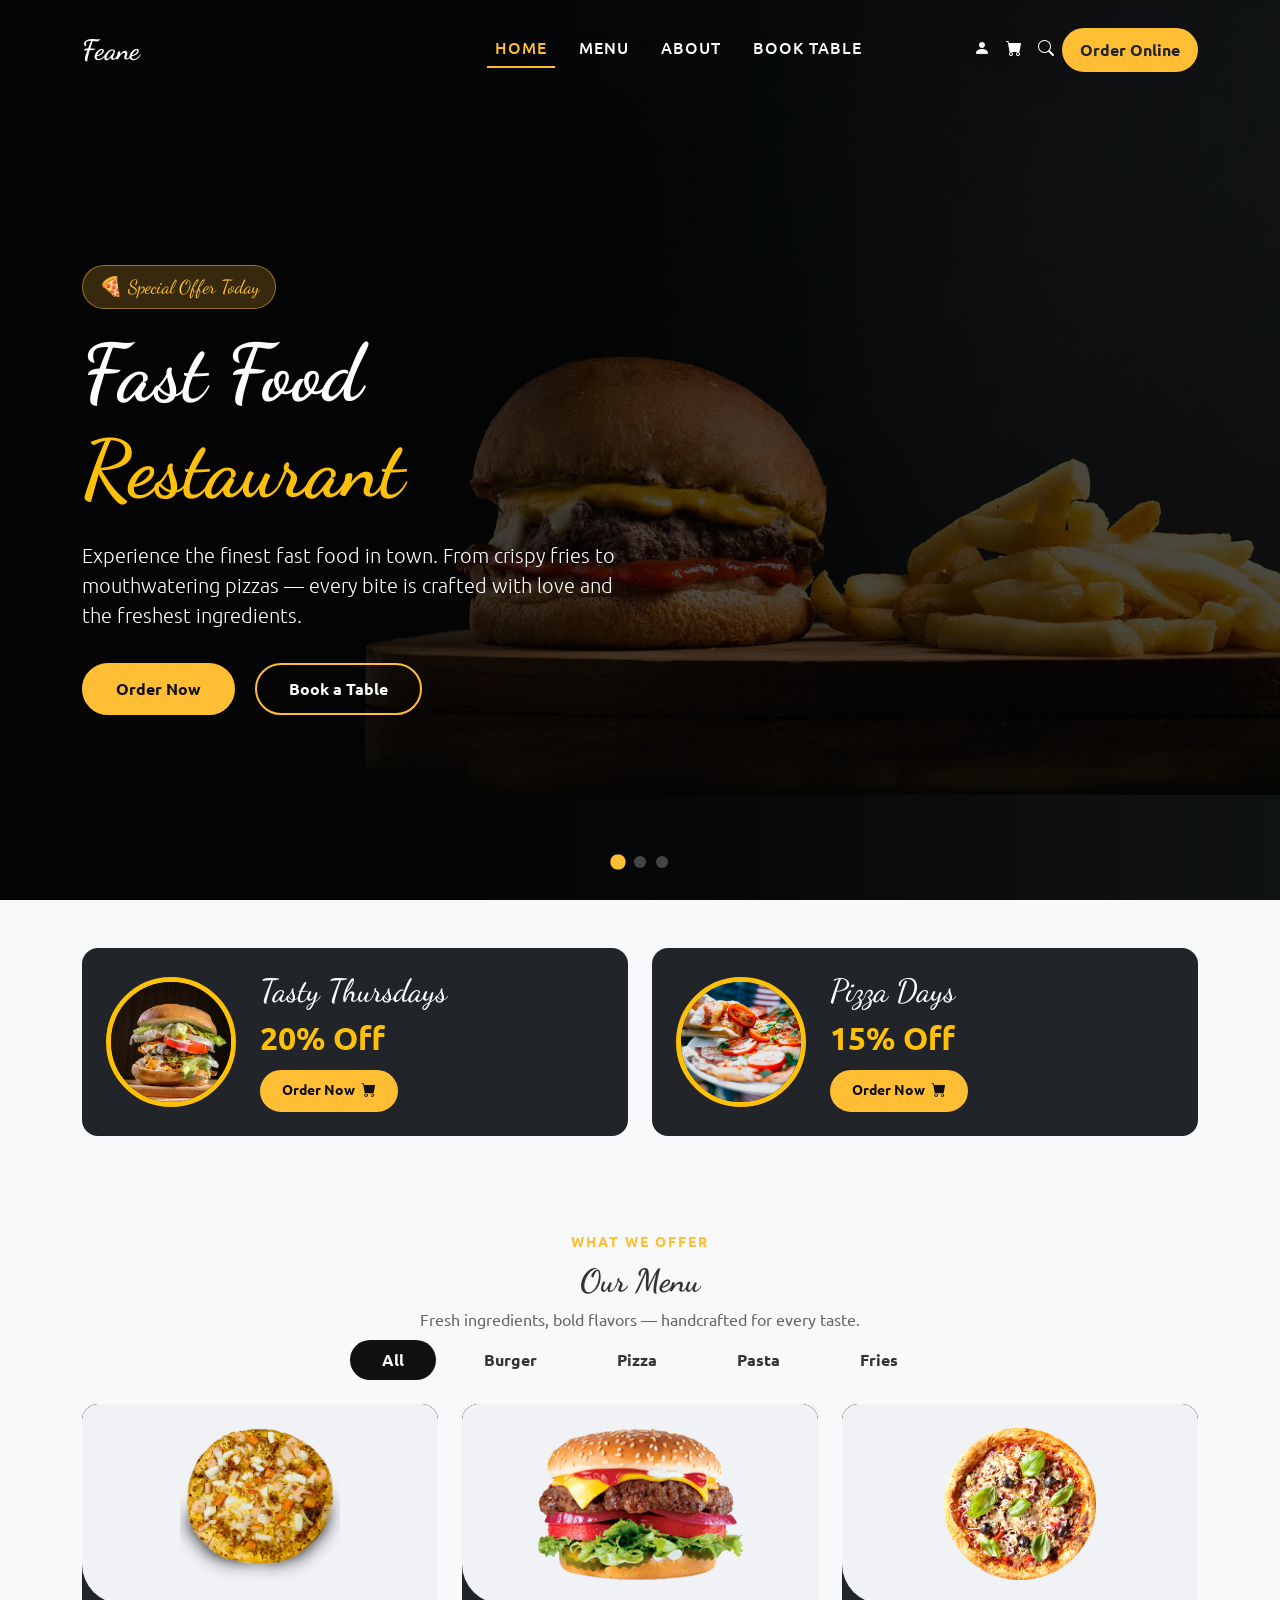
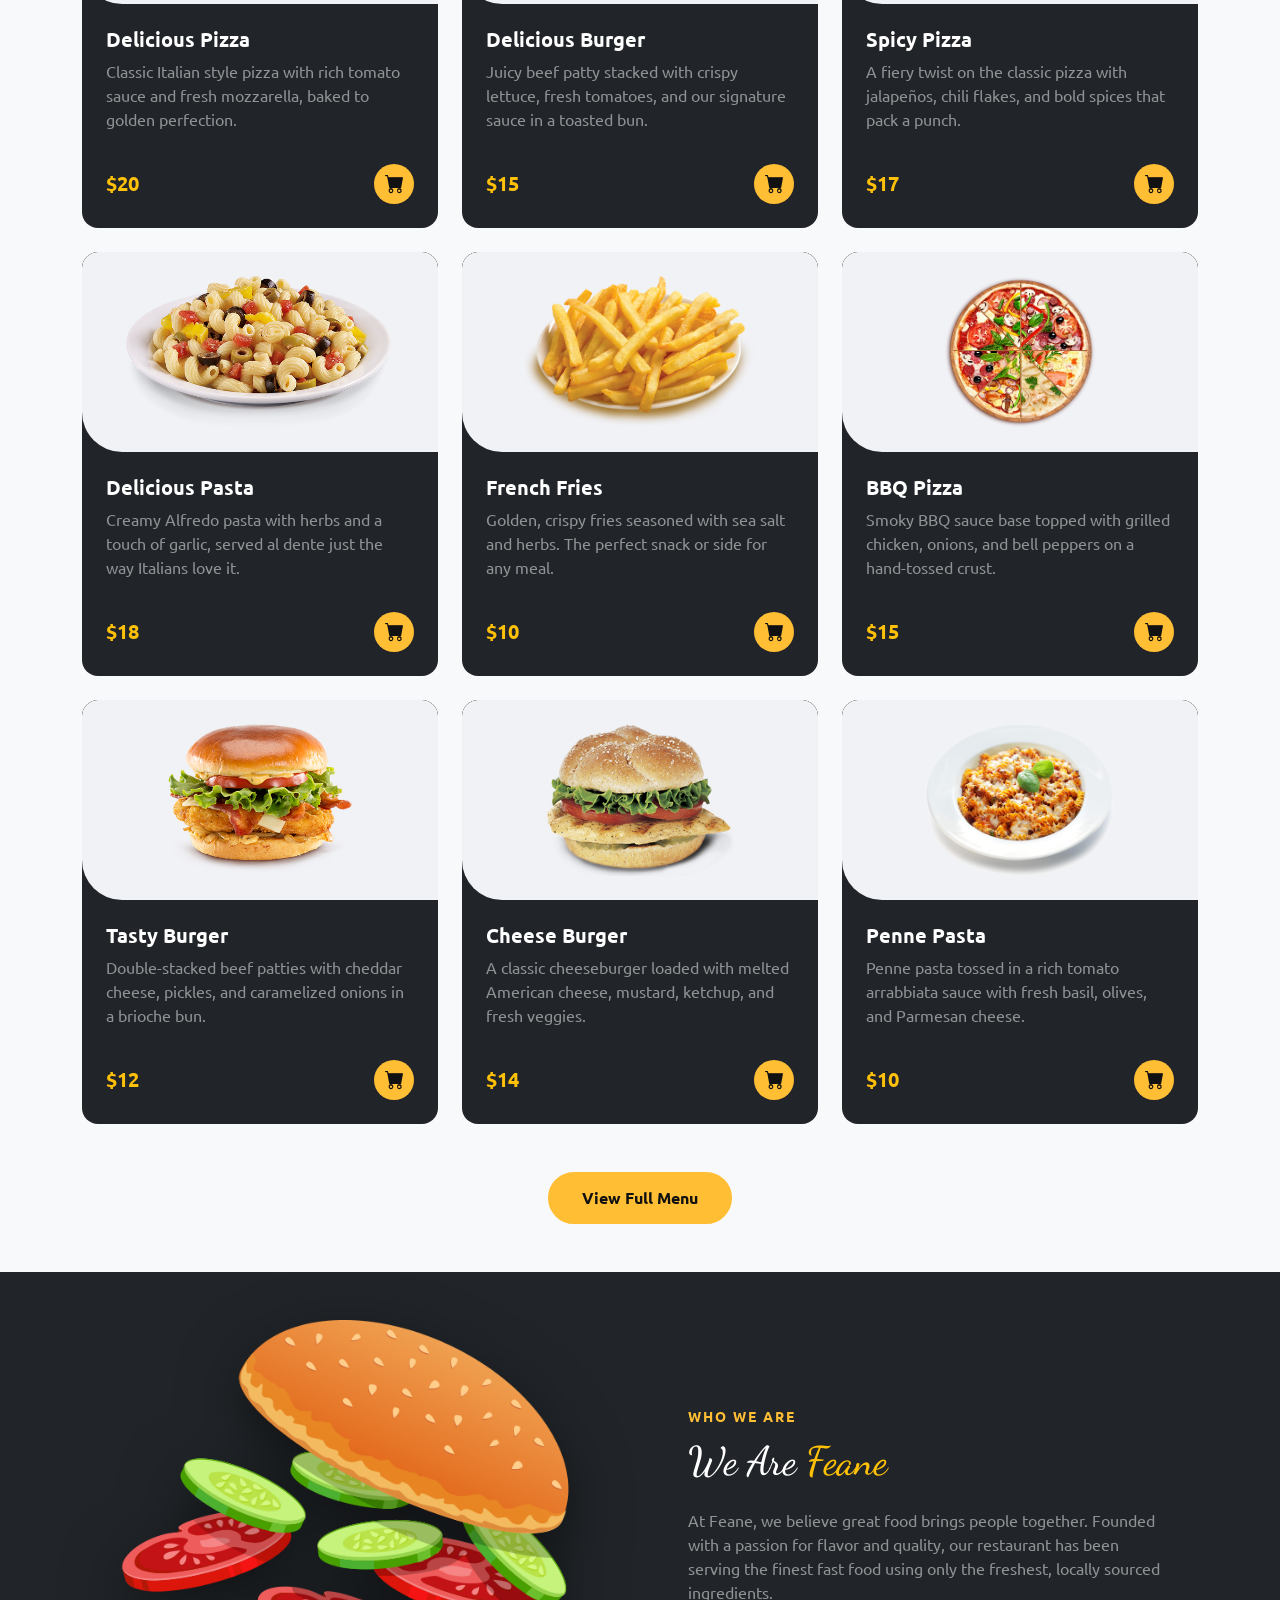
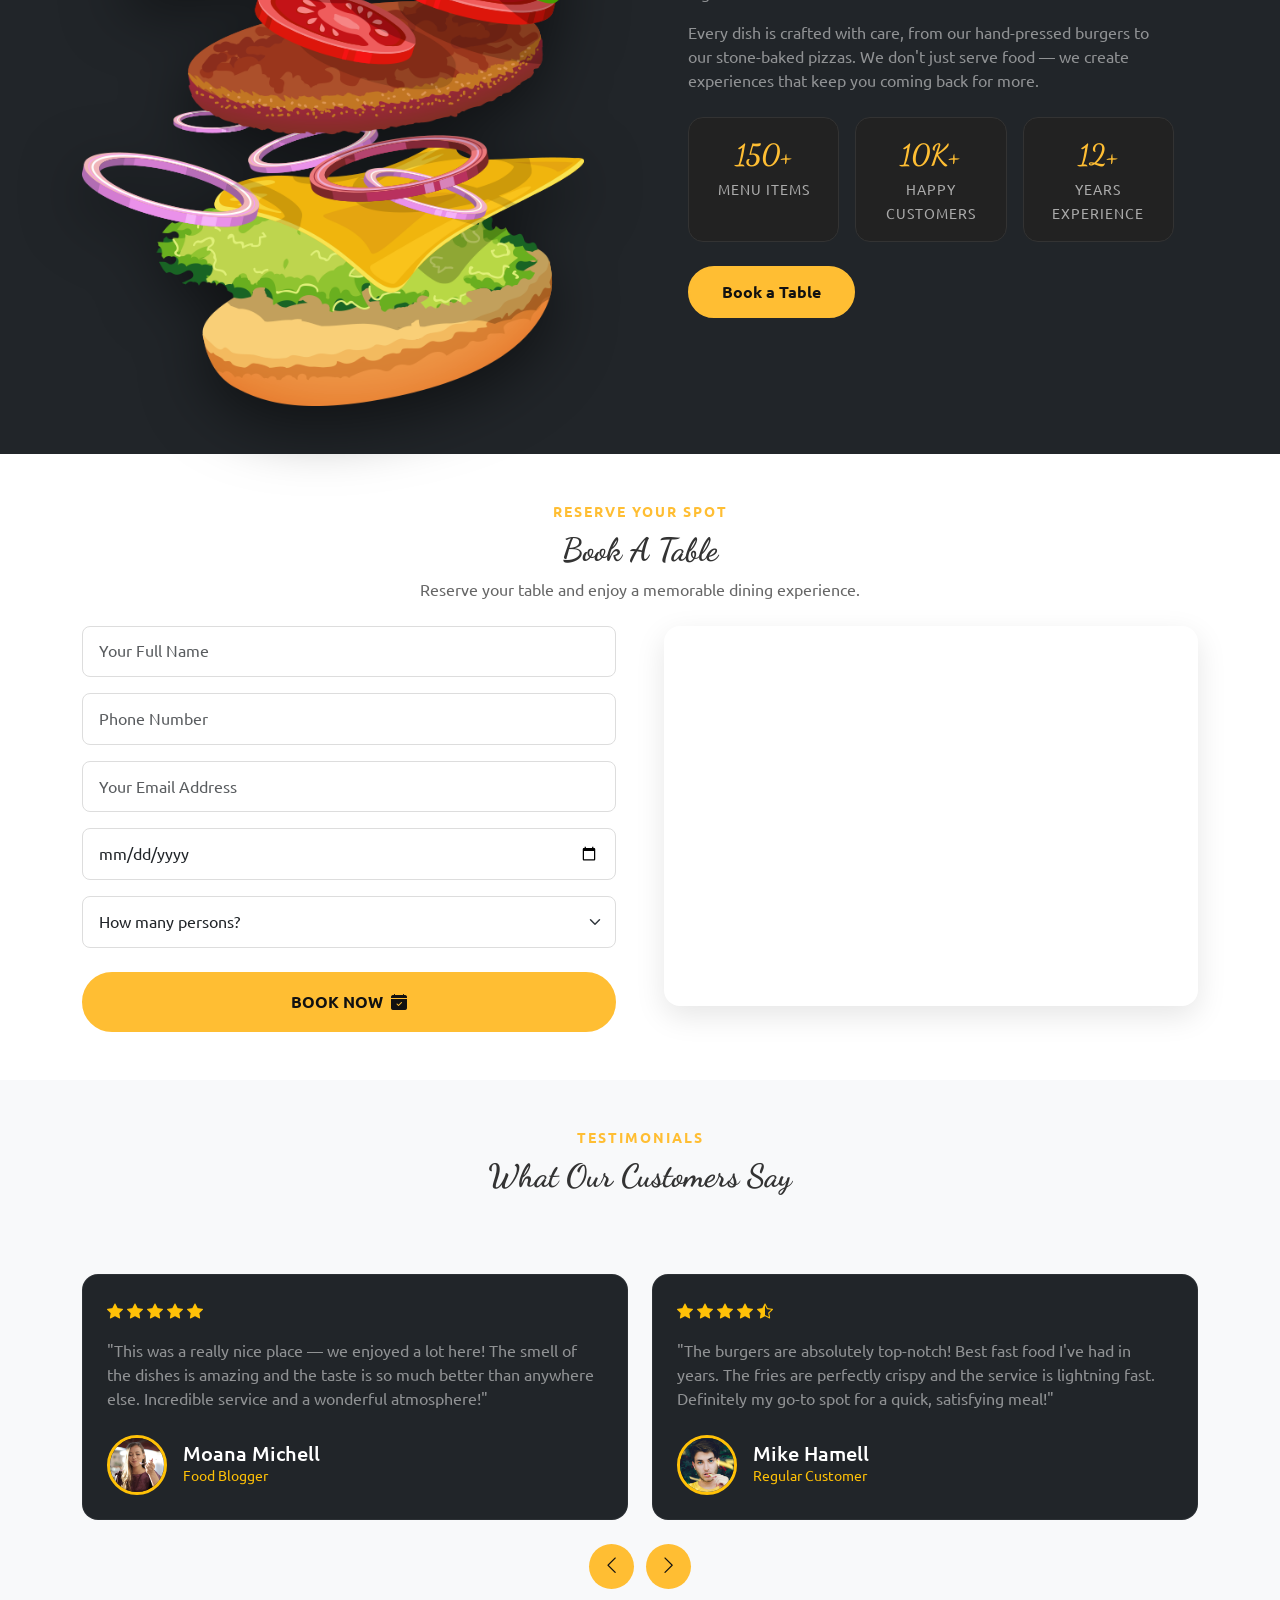
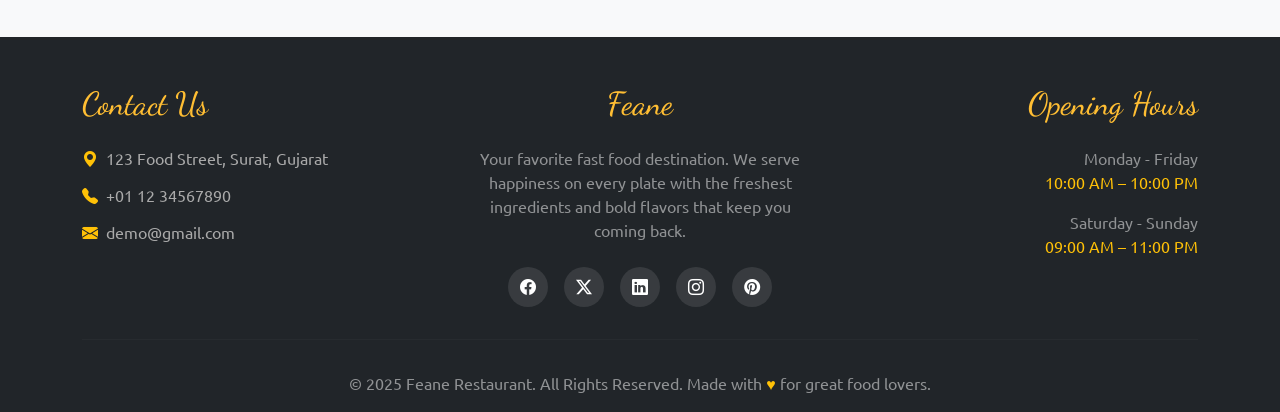
==== commit 77cdc3c5: "new update" ====
--- a/index.html
+++ b/index.html
@@ -1,1028 +1,941 @@
-<!DOCTYPE html>
-<html lang="en">
-
-<head>
-    <meta charset="UTF-8">
-    <meta name="viewport" content="width=device-width, initial-scale=1.0">
-    <title>Feane</title>
-    <link rel="icon" href="img/favicon.png">
-    <link rel="stylesheet" href="fonts/font-dancingscript/stylesheet.css" type="text/css">
-    <link rel="stylesheet" href="fonts/ubuntu-font/stylesheet.css" type="text/css">
-    <link rel="stylesheet" href="fonts/bt-icon/bootstrap-icons.min.css" type="text/css">
-    <link rel="stylesheet" href="css/style.css" type="text/css">
-    <link rel="stylesheet" href="css/media.css" type="text/css">
-    <link rel="stylesheet" href="css/bootstrap.min.css" type="text/css">
-    <style>
-        @media (max-width: 991px) {
-          header.navbar {
-            background-color: rgba(0, 0, 0, 0.716)!important;
-          }
-        }
-        header.navbar {
-          transition: background-color 0.9s ease;
-        }
-      </style>
-</head>
-
-<body>
-
-    <!-- HEADER -->
-
-    <header class="navbar navbar-expand-lg navbar-dark py-3 position-absolute top-0 start-0 end-0 z-1">
-        <div class="container">
-
-            <a href="javascript:void(0)" class="navbar-brand fw-bolder fs-3">Feane</a>
-
-            <button class="navbar-toggler" data-bs-toggle="collapse" data-bs-target="#menu">
-                <span class="navbar-toggler-icon"></span>
-            </button>
-
-            <nav class="collapse navbar-collapse flex-lg-grow-0" id="menu">
-
-                <ul class="navbar-nav">
-                    <li>
-                        <a href="javascript:void(0)" class="nav-link me-lg-3 text-white">HOME</a>
-                    </li>
-                    <li>
-                        <a href="javascript:void(0)" class="nav-link me-lg-3 text-white">MENU</a>
-                    </li>
-                    <li>
-                        <a href="javascript:void(0)" class="nav-link me-lg-3 text-white">ABOUT</a>
-                    </li>
-                    <li>
-                        <a href="javascript:void(0)" class="nav-link me-lg-5 text-white">BOOK TABLE</a>
-                    </li>
-
-                    <li class="d-none d-lg-block">
-                        <a href="javascript:void(0)" class="nav-link ms-lg-5 text-white">
-                            <i class="bi bi-person-fill"></i></a>
-                    </li>
-                    <li class="d-none d-lg-block">
-                        <a href="javascript:void(0)" class="nav-link text-white">
-                            <i class="bi bi-cart-fill"></i>
-                        </a>
-                    </li>
-                    <li class="d-none d-lg-block">
-                        <a href="javascript:void(0)" class="nav-link text-white">
-                            <i class="bi bi-search"></i>
-                        </a>
-                    </li>
-                    <li class="d-none d-lg-block">
-                        <a href="javascript:void(0)" class="nav-link px-3 rounded-pill bg-warning text-white">Order
-                            Online</a>
-                    </li>
-                </ul>
-            </nav>
-        </div>
-    </header>
-
-
-    <main>
-        <!-- SLIDER -->
-
-        <div id="carouselExampleIndicators" class="carousel slide">
-
-            <div class="container">
-                <div class="carousel-indicators">
-                    <button type="button" data-bs-target="#carouselExampleIndicators" data-bs-slide-to="0"
-                        class="active rounded-circle"></button>
-                    <button type="button" class="rounded-circle mx-1" data-bs-target="#carouselExampleIndicators"
-                        data-bs-slide-to="1"></button>
-                    <button type="button" class="rounded-circle" data-bs-target="#carouselExampleIndicators"
-                        data-bs-slide-to="2"></button>
-                </div>
-            </div>
-
-            <div class="carousel-inner">
-                <div class="carousel-item active">
-                    <div class="container">
-                        <div class="col-md-6">
-                            <h2 class="text-white display-5 fw-bolder">Fast Food Restaurant</h2>
-                            <p class="text-white py-3">Doloremque, itaque aperiam facilis rerum, commodi, temporibus
-                                sapiente ad mollitia
-                                laborum quam quisquam esse error unde. Tempora ex doloremque, labore, sunt repellat
-                                dolore, iste magni quos nihil ducimus libero ipsam.</p>
-                            <a href="javascript:void(0)"
-                                class="btn text-decoration-none px-4 py-2 rounded-pill text-white">Order
-                                Now</a>
-                        </div>
-                    </div>
-                </div>
-
-                <div class="carousel-item">
-                    <div class="container">
-                        <div class="col-md-6">
-                            <h2 class="text-white display-5 fw-bolder">Fast Food Restaurant</h2>
-                            <p class="text-white py-3">Doloremque, itaque aperiam facilis rerum, commodi, temporibus
-                                sapiente ad mollitia
-                                laborum quam quisquam esse error unde. Tempora ex doloremque, labore, sunt repellat
-                                dolore, iste magni quos nihil ducimus libero ipsam.</p>
-                            <a href="javascript:void(0)"
-                                class="btn text-decoration-none px-4 py-2 rounded-pill text-white">Order
-                                Now</a>
-                        </div>
-                    </div>
-                </div>
-
-                <div class="carousel-item">
-                    <div class="container">
-                        <div class="col-md-6">
-                            <h2 class="text-white display-5 fw-bolder">Fast Food Restaurant</h2>
-                            <p class="text-white py-3">Doloremque, itaque aperiam facilis rerum, commodi, temporibus
-                                sapiente ad mollitia
-                                laborum quam quisquam esse error unde. Tempora ex doloremque, labore, sunt repellat
-                                dolore, iste magni quos nihil ducimus libero ipsam.</p>
-                            <a href="javascript:void(0)"
-                                class="btn text-decoration-none px-4 py-2 rounded-pill text-white">Order
-                                Now</a>
-                        </div>
-                    </div>
-                </div>
-            </div>
-        </div>
-
-        <!-- OFFERS -->
-
-        <section class="offers py-5">
-            <div class="container">
-                <div class="row">
-                    <div class="col-md-6">
-                        <div class="offer-item bg-dark rounded p-4 d-flex align-items-center">
-
-                            <img class="rounded-circle border border-warning border-5" src="img/offer-1.jpg"
-                                type="offer-1" alt="offer-1" width="150px" />
-
-                            <div class="offer-content mx-3">
-                                <ul class="list-unstyled">
-                                    <li>
-                                        <h2 class="text-white">Tasty Thursdays</h2>
-                                    </li>
-                                    <li>
-                                        <p class="text-white fs-2">20% Off</p>
-                                    </li>
-                                    <li>
-                                        <a href="javascript:void(0)"
-                                            class="btn text-decoration-none px-4 py-2 rounded-pill text-white">Order
-                                            Now
-                                            <i class="bi bi-cart-fill"></i>
-                                        </a>
-                                    </li>
-                                </ul>
-                            </div>
-                        </div>
-                    </div>
-
-                    <div class="col-md-6">
-                        <div class="offer-item bg-dark rounded p-4 d-flex align-items-center mt-3 mt-md-0">
-
-                            <img class="rounded-circle border border-warning border-5" src="img/offer-2.jpg"
-                                type="offer-1" alt="offer-1" width="150" />
-
-                            <div class="offer-content mx-3">
-                                <ul class="list-unstyled">
-                                    <li>
-                                        <h2 class="text-white">Pizza Days
-                                        </h2>
-                                    </li>
-                                    <li>
-                                        <p class="text-white fs-2">15% Off</p>
-                                    </li>
-                                    <li>
-                                        <a href="javascript:void(0)"
-                                            class="btn text-decoration-none px-4 py-2 rounded-pill text-white">Order
-                                            Now
-                                            <i class="bi bi-cart-fill"></i>
-                                        </a>
-                                    </li>
-                                </ul>
-                            </div>
-                        </div>
-                    </div>
-                </div>
-
-            </div>
-        </section>
-
-        <!-- MENU -->
-
-        <section class="menu py-5">
-            <div class="container">
-
-                <!-- Title -->
-                <div class="row mb-4">
-                    <div class="col text-center">
-                        <h1 class="fs-1 fw-bold">Our Menu</h1>
-                    </div>
-                </div>
-
-                <!-- Tabs -->
-                <div class="row mb-4">
-                    <div class="menu-control col d-flex justify-content-center">
-                        <ul class="nav nav-tabs" id="menuTabs">
-                            <li class="nav-item">
-                                <button class="nav-link active btn rounded-pill" id="all-tab" data-bs-toggle="tab"
-                                    data-bs-target="#all">All</button>
-                            </li>
-                            <li class="nav-item">
-                                <button class="nav-link rounded-pill btn mx-2" id="burger-tab" data-bs-toggle="tab"
-                                    data-bs-target="#burger">Burger</button>
-                            </li>
-                            <li class="nav-item">
-                                <button class="nav-link rounded-pill btn" id="pizza-tab" data-bs-toggle="tab"
-                                    data-bs-target="#pizza">Pizza</button>
-                            </li>
-                            <li class="nav-item">
-                                <button class="nav-link rounded-pill btn mx-2" id="pasta-tab" data-bs-toggle="tab"
-                                    data-bs-target="#pasta">Pasta</button>
-                            </li>
-                            <li class="nav-item">
-                                <button class="nav-link rounded-pill btn" id="fries-tab" data-bs-toggle="tab"
-                                    data-bs-target="#fries">Fries</button>
-                            </li>
-                        </ul>
-                    </div>
-                </div>
-
-                <!-- Tab Content -->
-                <div class="tab-content" id="menuTabsContent">
-
-                    <!-- All -->
-                    <div class="tab-pane fade show active" id="all">
-                        <div class="row">
-
-                            <div class="col-12 col-sm-6 col-lg-4 mb-4">
-                                <div class="menu-item bg-dark rounded rounded-4 h-100 d-flex flex-column">
-                                    <div
-                                        class="menu-img bg-light rounded-top text-center d-flex justify-content-center align-items-center pt-3">
-                                        <img src="img/menu-img1.png" alt="Pizza" width="200px" />
-                                    </div>
-                                    <div
-                                        class="menu-content p-4 flex-grow-1 d-flex flex-column justify-content-between">
-                                        <div>
-                                            <h5 class="text-white">Delicious Pizza</h5>
-                                            <p class="text-white">
-                                                Veniam debitis quaerat officiis quasi cupiditate quo, quisquam velit,
-                                                magnam voluptatem repellendus sed eaque
-                                            </p>
-                                        </div>
-                                        <ul
-                                            class="list-unstyled d-flex justify-content-between align-items-center mb-0 mt-3">
-                                            <li class="text-white">$20</li>
-                                            <li>
-                                                <button class="btn btn-warning rounded-circle">
-                                                    <i class="bi bi-cart-fill"></i>
-                                            </li>
-                                        </ul>
-                                    </div>
-                                </div>
-                            </div>
-
-                            <div class="col-12 col-sm-6 col-lg-4 mb-4">
-                                <div class="menu-item bg-dark rounded rounded-4 h-100 d-flex flex-column">
-                                    <div
-                                        class="menu-img bg-light rounded-top text-center d-flex justify-content-center align-items-center pt-3">
-                                        <img src="img/menu-img2.png" alt="Burger" width="200px" />
-                                    </div>
-                                    <div
-                                        class="menu-content p-4 flex-grow-1 d-flex flex-column justify-content-between">
-                                        <div>
-                                            <h5 class="text-white">Delicious Burger</h5>
-                                            <p class="text-white">
-                                                Veniam debitis quaerat officiis quasi cupiditate quo, quisquam velit,
-                                                magnam voluptatem repellendus sed eaque
-                                            </p>
-                                        </div>
-                                        <ul
-                                            class="list-unstyled d-flex justify-content-between align-items-center mb-0 mt-3">
-                                            <li class="text-white">$15</li>
-                                            <li>
-                                                <button class="btn btn-warning rounded-circle">
-                                                    <i class="bi bi-cart-fill"></i>
-                                            </li>
-                                        </ul>
-                                    </div>
-                                </div>
-                            </div>
-
-                            <div class="col-12 col-sm-6 col-lg-4 mb-4">
-                                <div class="menu-item bg-dark rounded rounded-4 h-100 d-flex flex-column">
-                                    <div
-                                        class="menu-img bg-light rounded-top text-center d-flex justify-content-center align-items-center pt-3">
-                                        <img src="img/menu-img3.png" alt="Pizza" width="200px" />
-                                    </div>
-                                    <div
-                                        class="menu-content p-4 flex-grow-1 d-flex flex-column justify-content-between">
-                                        <div>
-                                            <h5 class="text-white">Delicious Pizza</h5>
-                                            <p class="text-white">
-                                                Veniam debitis quaerat officiis quasi cupiditate quo, quisquam velit,
-                                                magnam voluptatem repellendus sed eaque
-                                            </p>
-                                        </div>
-                                        <ul
-                                            class="list-unstyled d-flex justify-content-between align-items-center mb-0 mt-3">
-                                            <li class="text-white">$17</li>
-                                            <li>
-                                                <button class="btn btn-warning rounded-circle">
-                                                    <i class="bi bi-cart-fill"></i>
-                                            </li>
-                                        </ul>
-                                    </div>
-                                </div>
-                            </div>
-
-                            <div class="col-12 col-sm-6 col-lg-4 mb-4">
-                                <div class="menu-item bg-dark rounded rounded-4 h-100 d-flex flex-column">
-                                    <div
-                                        class="menu-img bg-light rounded-top text-center d-flex justify-content-center align-items-center pt-3">
-                                        <img src="img/menu-img4.png" alt="Pasta" width="200px" />
-                                    </div>
-                                    <div
-                                        class="menu-content p-4 flex-grow-1 d-flex flex-column justify-content-between">
-                                        <div>
-                                            <h5 class="text-white">Delicious Pasta</h5>
-                                            <p class="text-white">
-                                                Veniam debitis quaerat officiis quasi cupiditate quo, quisquam velit,
-                                                magnam voluptatem repellendus sed eaque
-                                            </p>
-                                        </div>
-                                        <ul
-                                            class="list-unstyled d-flex justify-content-between align-items-center mb-0 mt-3">
-                                            <li class="text-white">$18</li>
-                                            <li>
-                                                <button class="btn btn-warning rounded-circle">
-                                                    <i class="bi bi-cart-fill"></i>
-                                            </li>
-                                        </ul>
-                                    </div>
-                                </div>
-                            </div>
-
-                            <div class="col-12 col-sm-6 col-lg-4 mb-4">
-                                <div class="menu-item bg-dark rounded rounded-4 h-100 d-flex flex-column">
-                                    <div
-                                        class="menu-img bg-light rounded-top text-center d-flex justify-content-center align-items-center pt-3">
-                                        <img src="img/menu-img5.png" alt="fries" width="200px" />
-                                    </div>
-                                    <div
-                                        class="menu-content p-4 flex-grow-1 d-flex flex-column justify-content-between">
-                                        <div>
-                                            <h5 class="text-white">French Fries</h5>
-                                            <p class="text-white">
-                                                Veniam debitis quaerat officiis quasi cupiditate quo, quisquam velit,
-                                                magnam voluptatem repellendus sed eaque
-                                            </p>
-                                        </div>
-                                        <ul
-                                            class="list-unstyled d-flex justify-content-between align-items-center mb-0 mt-3">
-                                            <li class="text-white">$10</li>
-                                            <li>
-                                                <button class="btn btn-warning rounded-circle">
-                                                    <i class="bi bi-cart-fill"></i>
-                                            </li>
-                                        </ul>
-                                    </div>
-                                </div>
-                            </div>
-
-                            <div class="col-12 col-sm-6 col-lg-4 mb-4">
-                                <div class="menu-item bg-dark rounded rounded-4 h-100 d-flex flex-column">
-                                    <div
-                                        class="menu-img bg-light rounded-top text-center d-flex justify-content-center align-items-center pt-3">
-                                        <img src="img/menu-img6.png" alt="Pizza" width="200px" />
-                                    </div>
-                                    <div
-                                        class="menu-content p-4 flex-grow-1 d-flex flex-column justify-content-between">
-                                        <div>
-                                            <h5 class="text-white">Delicious Pizza</h5>
-                                            <p class="text-white">
-                                                Veniam debitis quaerat officiis quasi cupiditate quo, quisquam velit,
-                                                magnam voluptatem repellendus sed eaque
-                                            </p>
-                                        </div>
-                                        <ul
-                                            class="list-unstyled d-flex justify-content-between align-items-center mb-0 mt-3">
-                                            <li class="text-white">$15</li>
-                                            <li>
-                                                <button class="btn btn-warning rounded-circle">
-                                                    <i class="bi bi-cart-fill"></i>
-                                            </li>
-                                        </ul>
-                                    </div>
-                                </div>
-                            </div>
-
-                            <div class="col-12 col-sm-6 col-lg-4 mb-4">
-                                <div class="menu-item bg-dark rounded rounded-4 h-100 d-flex flex-column">
-                                    <div
-                                        class="menu-img bg-light rounded-top text-center d-flex justify-content-center align-items-center pt-3">
-                                        <img src="img/menu-img7.png" alt="Pizza" width="200px" />
-                                    </div>
-                                    <div
-                                        class="menu-content p-4 flex-grow-1 d-flex flex-column justify-content-between">
-                                        <div>
-                                            <h5 class="text-white">Tasty Burger</h5>
-                                            <p class="text-white">
-                                                Veniam debitis quaerat officiis quasi cupiditate quo, quisquam velit,
-                                                magnam voluptatem repellendus sed eaque
-                                            </p>
-                                        </div>
-                                        <ul
-                                            class="list-unstyled d-flex justify-content-between align-items-center mb-0 mt-3">
-                                            <li class="text-white">$12</li>
-                                            <li>
-                                                <button class="btn btn-warning rounded-circle">
-                                                    <i class="bi bi-cart-fill"></i>
-                                            </li>
-                                        </ul>
-                                    </div>
-                                </div>
-                            </div>
-
-                            <div class="col-12 col-sm-6 col-lg-4 mb-4">
-                                <div class="menu-item bg-dark rounded rounded-4 h-100 d-flex flex-column">
-                                    <div
-                                        class="menu-img bg-light rounded-top text-center d-flex justify-content-center align-items-center pt-3">
-                                        <img src="img/menu-img8.png" alt="Pizza" width="200px" />
-                                    </div>
-                                    <div
-                                        class="menu-content p-4 flex-grow-1 d-flex flex-column justify-content-between">
-                                        <div>
-                                            <h5 class="text-white">Tasty Burger</h5>
-                                            <p class="text-white">
-                                                Veniam debitis quaerat officiis quasi cupiditate quo, quisquam velit,
-                                                magnam voluptatem repellendus sed eaque
-                                            </p>
-                                        </div>
-                                        <ul
-                                            class="list-unstyled d-flex justify-content-between align-items-center mb-0 mt-3">
-                                            <li class="text-white">$14</li>
-                                            <li>
-                                                <button class="btn btn-warning rounded-circle">
-                                                    <i class="bi bi-cart-fill"></i>
-                                            </li>
-                                        </ul>
-                                    </div>
-                                </div>
-                            </div>
-
-                            <div class="col-12 col-sm-6 col-lg-4 mb-4">
-                                <div class="menu-item bg-dark rounded rounded-4 h-100 d-flex flex-column">
-                                    <div
-                                        class="menu-img bg-light rounded-top text-center d-flex justify-content-center align-items-center pt-3">
-                                        <img src="img/menu-img9.png" alt="pasta" width="200px" />
-                                    </div>
-                                    <div
-                                        class="menu-content p-4 flex-grow-1 d-flex flex-column justify-content-between">
-                                        <div>
-                                            <h5 class="text-white">Delicious Pasta</h5>
-                                            <p class="text-white">
-                                                Veniam debitis quaerat officiis quasi cupiditate quo, quisquam velit,
-                                                magnam voluptatem repellendus sed eaque
-                                            </p>
-                                        </div>
-                                        <ul
-                                            class="list-unstyled d-flex justify-content-between align-items-center mb-0 mt-3">
-                                            <li class="text-white">$10</li>
-                                            <li>
-                                                <button class="btn btn-warning rounded-circle">
-                                                    <i class="bi bi-cart-fill"></i>
-                                            </li>
-                                        </ul>
-                                    </div>
-                                </div>
-                            </div>
-
-
-
-                        </div>
-                    </div>
-
-                    <!-- Burger -->
-                    <div class="tab-pane fade" id="burger" role="tabpanel" aria-labelledby="burger-tab" tabindex="0">
-                        <div class="row">
-
-                            <div class="col-12 col-sm-6 col-lg-4 mb-4">
-                                <div class="menu-item bg-dark rounded rounded-4 h-100 d-flex flex-column">
-                                    <div
-                                        class="menu-img bg-light rounded-top text-center d-flex justify-content-center align-items-center pt-3">
-                                        <img src="img/menu-img2.png" alt="Burger" width="200px" />
-                                    </div>
-                                    <div
-                                        class="menu-content p-4 flex-grow-1 d-flex flex-column justify-content-between">
-                                        <div>
-                                            <h5 class="text-white">Delicious Burger</h5>
-                                            <p class="text-white">
-                                                Veniam debitis quaerat officiis quasi cupiditate quo, quisquam velit,
-                                                magnam voluptatem repellendus sed eaque
-                                            </p>
-                                        </div>
-                                        <ul
-                                            class="list-unstyled d-flex justify-content-between align-items-center mb-0 mt-3">
-                                            <li class="text-white">$15</li>
-                                            <li>
-                                                <button class="btn btn-warning rounded-circle">
-                                                    <i class="bi bi-cart-fill"></i>
-                                            </li>
-                                        </ul>
-                                    </div>
-                                </div>
-                            </div>
-
-                            <div class="col-12 col-sm-6 col-lg-4 mb-4">
-                                <div class="menu-item bg-dark rounded rounded-4 h-100 d-flex flex-column">
-                                    <div
-                                        class="menu-img bg-light rounded-top text-center d-flex justify-content-center align-items-center pt-3">
-                                        <img src="img/menu-img7.png" alt="Pizza" width="200px" />
-                                    </div>
-                                    <div
-                                        class="menu-content p-4 flex-grow-1 d-flex flex-column justify-content-between">
-                                        <div>
-                                            <h5 class="text-white">Tasty Burger</h5>
-                                            <p class="text-white">
-                                                Veniam debitis quaerat officiis quasi cupiditate quo, quisquam velit,
-                                                magnam voluptatem repellendus sed eaque
-                                            </p>
-                                        </div>
-                                        <ul
-                                            class="list-unstyled d-flex justify-content-between align-items-center mb-0 mt-3">
-                                            <li class="text-white">$12</li>
-                                            <li>
-                                                <button class="btn btn-warning rounded-circle">
-                                                    <i class="bi bi-cart-fill"></i>
-                                            </li>
-                                        </ul>
-                                    </div>
-                                </div>
-                            </div>
-
-                            <div class="col-12 col-sm-6 col-lg-4 mb-4">
-                                <div class="menu-item bg-dark rounded rounded-4 h-100 d-flex flex-column">
-                                    <div
-                                        class="menu-img bg-light rounded-top text-center d-flex justify-content-center align-items-center pt-3">
-                                        <img src="img/menu-img8.png" alt="Pizza" width="200px" />
-                                    </div>
-                                    <div
-                                        class="menu-content p-4 flex-grow-1 d-flex flex-column justify-content-between">
-                                        <div>
-                                            <h5 class="text-white">Tasty Burger</h5>
-                                            <p class="text-white">
-                                                Veniam debitis quaerat officiis quasi cupiditate quo, quisquam velit,
-                                                magnam voluptatem repellendus sed eaque
-                                            </p>
-                                        </div>
-                                        <ul
-                                            class="list-unstyled d-flex justify-content-between align-items-center mb-0 mt-3">
-                                            <li class="text-white">$14</li>
-                                            <li>
-                                                <button class="btn btn-warning rounded-circle">
-                                                    <i class="bi bi-cart-fill"></i>
-                                            </li>
-                                        </ul>
-                                    </div>
-                                </div>
-                            </div>
-
-                        </div>
-                    </div>
-
-                    <!-- Pizza -->
-                    <div class="tab-pane fade" id="pizza" role="tabpanel" aria-labelledby="pizza-tab" tabindex="0">
-                        <div class="row">
-
-                            <div class="col-12 col-sm-6 col-lg-4 mb-4">
-                                <div class="menu-item bg-dark rounded rounded-4 h-100 d-flex flex-column">
-                                    <div
-                                        class="menu-img bg-light rounded-top text-center d-flex justify-content-center align-items-center pt-3">
-                                        <img src="img/menu-img1.png" alt="Pizza" width="200px" />
-                                    </div>
-                                    <div
-                                        class="menu-content p-4 flex-grow-1 d-flex flex-column justify-content-between">
-                                        <div>
-                                            <h5 class="text-white">Delicious Pizza</h5>
-                                            <p class="text-white">
-                                                Veniam debitis quaerat officiis quasi cupiditate quo, quisquam velit,
-                                                magnam voluptatem repellendus sed eaque
-                                            </p>
-                                        </div>
-                                        <ul
-                                            class="list-unstyled d-flex justify-content-between align-items-center mb-0 mt-3">
-                                            <li class="text-white">$20</li>
-                                            <li>
-                                                <button class="btn btn-warning rounded-circle">
-                                                    <i class="bi bi-cart-fill"></i>
-                                            </li>
-                                        </ul>
-                                    </div>
-                                </div>
-                            </div>
-
-                            <div class="col-12 col-sm-6 col-lg-4 mb-4">
-                                <div class="menu-item bg-dark rounded rounded-4 h-100 d-flex flex-column">
-                                    <div
-                                        class="menu-img bg-light rounded-top text-center d-flex justify-content-center align-items-center pt-3">
-                                        <img src="img/menu-img3.png" alt="Pizza" width="200px" />
-                                    </div>
-                                    <div
-                                        class="menu-content p-4 flex-grow-1 d-flex flex-column justify-content-between">
-                                        <div>
-                                            <h5 class="text-white">Delicious Pizza</h5>
-                                            <p class="text-white">
-                                                Veniam debitis quaerat officiis quasi cupiditate quo, quisquam velit,
-                                                magnam voluptatem repellendus sed eaque
-                                            </p>
-                                        </div>
-                                        <ul
-                                            class="list-unstyled d-flex justify-content-between align-items-center mb-0 mt-3">
-                                            <li class="text-white">$17</li>
-                                            <li>
-                                                <button class="btn btn-warning rounded-circle">
-                                                    <i class="bi bi-cart-fill"></i>
-                                            </li>
-                                        </ul>
-                                    </div>
-                                </div>
-                            </div>
-
-                            <div class="col-12 col-sm-6 col-lg-4 mb-4">
-                                <div class="menu-item bg-dark rounded rounded-4 h-100 d-flex flex-column">
-                                    <div
-                                        class="menu-img bg-light rounded-top text-center d-flex justify-content-center align-items-center pt-3">
-                                        <img src="img/menu-img6.png" alt="Pizza" width="200px" />
-                                    </div>
-                                    <div
-                                        class="menu-content p-4 flex-grow-1 d-flex flex-column justify-content-between">
-                                        <div>
-                                            <h5 class="text-white">Delicious Pizza</h5>
-                                            <p class="text-white">
-                                                Veniam debitis quaerat officiis quasi cupiditate quo, quisquam velit,
-                                                magnam voluptatem repellendus sed eaque
-                                            </p>
-                                        </div>
-                                        <ul
-                                            class="list-unstyled d-flex justify-content-between align-items-center mb-0 mt-3">
-                                            <li class="text-white">$15</li>
-                                            <li>
-                                                <button class="btn btn-warning rounded-circle">
-                                                    <i class="bi bi-cart-fill"></i>
-                                            </li>
-                                        </ul>
-                                    </div>
-                                </div>
-                            </div>
-
-                        </div>
-                    </div>
-
-                    <!-- Pasta -->
-                    <div class="tab-pane fade" id="pasta" role="tabpanel" aria-labelledby="pasta-tab" tabindex="0">
-                        <div class="row">
-
-                            <div class="col-12 col-sm-6 col-lg-4 mb-4">
-                                <div class="menu-item bg-dark rounded rounded-4 h-100 d-flex flex-column">
-                                    <div
-                                        class="menu-img bg-light rounded-top text-center d-flex justify-content-center align-items-center pt-3">
-                                        <img src="img/menu-img4.png" alt="Pasta" width="200px" />
-                                    </div>
-                                    <div
-                                        class="menu-content p-4 flex-grow-1 d-flex flex-column justify-content-between">
-                                        <div>
-                                            <h5 class="text-white">Delicious Pasta</h5>
-                                            <p class="text-white">
-                                                Veniam debitis quaerat officiis quasi cupiditate quo, quisquam velit,
-                                                magnam voluptatem repellendus sed eaque
-                                            </p>
-                                        </div>
-                                        <ul
-                                            class="list-unstyled d-flex justify-content-between align-items-center mb-0 mt-3">
-                                            <li class="text-white">$18</li>
-                                            <li>
-                                                <button class="btn btn-warning rounded-circle">
-                                                    <i class="bi bi-cart-fill"></i>
-                                            </li>
-                                        </ul>
-                                    </div>
-                                </div>
-                            </div>
-
-                            <div class="col-12 col-sm-6 col-lg-4 mb-4">
-                                <div class="menu-item bg-dark rounded rounded-4 h-100 d-flex flex-column">
-                                    <div
-                                        class="menu-img bg-light rounded-top text-center d-flex justify-content-center align-items-center pt-3">
-                                        <img src="img/menu-img9.png" alt="pasta" width="200px" />
-                                    </div>
-                                    <div
-                                        class="menu-content p-4 flex-grow-1 d-flex flex-column justify-content-between">
-                                        <div>
-                                            <h5 class="text-white">Delicious Pasta</h5>
-                                            <p class="text-white">
-                                                Veniam debitis quaerat officiis quasi cupiditate quo, quisquam velit,
-                                                magnam voluptatem repellendus sed eaque
-                                            </p>
-                                        </div>
-                                        <ul
-                                            class="list-unstyled d-flex justify-content-between align-items-center mb-0 mt-3">
-                                            <li class="text-white">$10</li>
-                                            <li>
-                                                <button class="btn btn-warning rounded-circle">
-                                                    <i class="bi bi-cart-fill"></i>
-                                            </li>
-                                        </ul>
-                                    </div>
-                                </div>
-                            </div>
-
-                        </div>
-                    </div>
-
-                    <!-- Fries -->
-                    <div class="tab-pane fade" id="fries" role="tabpanel" aria-labelledby="fries-tab" tabindex="0">
-                        <div class="row">
-
-                            <div class="col-12 col-sm-6 col-lg-4 mb-4">
-                                <div class="menu-item bg-dark rounded rounded-4 h-100 d-flex flex-column">
-                                    <div
-                                        class="menu-img bg-light rounded-top text-center d-flex justify-content-center align-items-center pt-3">
-                                        <img src="img/menu-img5.png" alt="fries" width="200px" />
-                                    </div>
-                                    <div
-                                        class="menu-content p-4 flex-grow-1 d-flex flex-column justify-content-between">
-                                        <div>
-                                            <h5 class="text-white">French Fries</h5>
-                                            <p class="text-white">
-                                                Veniam debitis quaerat officiis quasi cupiditate quo, quisquam velit,
-                                                magnam voluptatem repellendus sed eaque
-                                            </p>
-                                        </div>
-                                        <ul
-                                            class="list-unstyled d-flex justify-content-between align-items-center mb-0 mt-3">
-                                            <li class="text-white">$10</li>
-                                            <li>
-                                                <button class="btn btn-warning rounded-circle">
-                                                    <i class="bi bi-cart-fill"></i>
-                                            </li>
-                                        </ul>
-                                    </div>
-                                </div>
-                            </div>
-
-                        </div>
-                    </div>
-
-                </div>
-
-                <div class="text-center">
-                    <a href="javascript:void(0)" class="btn text-decoration-none px-4 py-2 rounded-pill text-white">View
-                        More
-                    </a>
-                </div>
-            </div>
-        </section>
-
-
-        <!-- ABOUTS -->
-
-        <section class="abouts bg-dark">
-            <div class="container">
-                <div class="row align-items-center">
-                    <div class="col-12 col-md-6 order-1 order-md-0">
-                        <div class="about-img mt-5">
-                            <img src="img/about-img.png" class="py-5" title="about-img" width="100%" alt="about-img">
-                        </div>
-                    </div>
-
-                    <div class="col-12 col-md-6">
-                        <div class="about-contant p-5">
-                            <h2 class="text-white fs-1">We Are Feane</h2>
-                            <p class="text-white">There are many variations of passages of Lorem Ipsum available, but
-                                the majority have
-                                suffered alteration in some form, by injected humour, or randomised words which don't
-                                look even slightly believable. If you are going to use a passage of Lorem Ipsum, you
-                                need to be sure there isn't anything embarrassing hidden in the middle of text. All</p>
-                            <a href="javascript:void(0)"
-                                class="btn text-decoration-none px-4 py-2 rounded-pill text-white">Read More
-                            </a>
-                        </div>
-                    </div>
-                </div>
-            </div>
-        </section>
-
-        <!-- CONTACT -->
-
-        <section class="contact py-5">
-            <div class="container">
-                <div class="row align-items-center">
-                    <div class="col-12 col-md-6">  
-                        <div class="contact-item">
-                            <form>
-                                <h2 class="py-3 fs-1">Book A Table</h2>
-                                <input placeholder="Your Name"
-                                    class="form-control border border-dark border-opacity-50 mb-4 py-2" type="text">
-                                <input placeholder="Phone Number"
-                                    class="form-control border border-dark border-opacity-50 mb-4 py-2" type="text">
-                                <input placeholder="Your Email"
-                                    class="form-control border border-dark border-opacity-50 mb-4 py-2" type="email">
-                                <select class="form-select mb-5 py-2">
-                                    <option>How many persons?</option>
-                                    <option>1</option>
-                                    <option>2</option>
-                                    <option>3</option>
-                                    <option>4</option>
-                                </select>
-                                <button class="btn btn-warning rounded-pill px-4 text-white py-2">BOOK NOW</button>
-                            </form>
-                        </div>
-                    </div>
-
-                    <div class="col-12 col-md-6 mt-4">
-                        <iframe
-                            src="https://www.google.com/maps/embed?pb=!1m18!1m12!1m3!1d238133.18800900166!2d72.65747318239129!3d21.159120355102836!2m3!1f0!2f0!3f0!3m2!1i1024!2i768!4f13.1!3m3!1m2!1s0x3be04e59411d1563%3A0xfe4558290938b042!2sSurat%2C%20Gujarat!5e0!3m2!1sen!2sin!4v1745642119402!5m2!1sen!2sin"
-                            width="100%" height="300" class="rounded"></iframe>
-                    </div>
-                </div>
-            </div>
-        </section>
-
-        <!-- FEEDBACK -->
-
-        <section class="feedbacks">
-            <div class="container">
-                <div class="feedback-title text-center">
-                    <h2 class="fs-1 fw-bold">What Says Our Customers</h2>
-                </div>
-            </div>
-
-            <!-- slide 1 -->
-            <div class="feedback-inner mt-5">
-                <div class="carousel slide position-relative" id="testimonialSlider" data-bs-ride="carousel">
-                    <div class="carousel-inner">
-                        <div class="carousel-item active">
-                            <div class="container">
-                                <div class="row">
-                                    <div class="col-12 col-md-6">
-                                        <div class="feedback-content bg-dark p-4 rounded">
-                                            <p class="text-white">This was a really nice place , we enjoyed a lot here ,
-                                                and blah
-                                                blah the smell of the
-                                                dishes are amazing and the taste is nice and much better then
-                                                others.nice servants ,
-                                                jay ho mahakal ki.</p>
-                                            <h4 class="text-white">Moana Michell</h4>
-                                            <p class="text-white mb-0">magna aliqua</p>
-                                        </div>
-                                        <div class="feedback-img d-inline-block position-relative">
-                                            <img src="img/moana-feedback.jpg" width="110"
-                                                class="border border-warning rounded-circle border-5 mt-5"
-                                                title="moana-feedback" alt="moana-feedback">
-                                        </div>
-                                    </div>
-
-                                    <div class="col-12 col-md-6 mt-3 mt-md-0">
-                                        <div class="feedback-content bg-dark p-4 rounded">
-                                            <p class="text-white">This was a really nice place , we enjoyed a lot here ,
-                                                and blah
-                                                blah the smell of the
-                                                dishes are amazing and the taste is nice and much better then
-                                                others.nice servants ,
-                                                jay ho mahakal ki.</p>
-                                            <h4 class="text-white">Mike Hamell</h4>
-                                            <p class="text-white mb-0">magna aliqua</p>
-                                        </div>
-                                        <div class="feedback-img d-inline-block position-relative">
-                                            <img src="img/mike-feedback.jpg" width="110"
-                                                class="border border-warning rounded-circle border-5 mt-5"
-                                                title="mike-feedback" alt="mike-feedback">
-                                        </div>
-                                    </div>
-                                </div>
-
-                            </div>
-                        </div>
-
-                        <div class="carousel-item">
-                            <div class="container">
-                                <div class="row">
-                                    <div class="col-12 col-md-6">
-                                        <div class="feedback-content bg-dark p-4 rounded">
-                                            <p class="text-white">This was a really nice place , we enjoyed a lot here ,
-                                                and blah
-                                                blah the smell of the
-                                                dishes are amazing and the taste is nice and much better then
-                                                others.nice servants ,
-                                                jay ho mahakal ki.</p>
-                                            <h4 class="text-white">Moana Michell</h4>
-                                            <p class="text-white mb-0">magna aliqua</p>
-                                        </div>
-                                        <div class="feedback-img d-inline-block position-relative">
-                                            <img src="img/moana-feedback.jpg" width="110"
-                                                class="border border-warning rounded-circle border-5 mt-5"
-                                                title="moana-feedback" alt="moana-feedback">
-                                        </div>
-                                    </div>
-
-                                    <div class="col-12 col-md-6 mt-3 mt-md-0">
-                                        <div class="feedback-content bg-dark p-4 rounded">
-                                            <p class="text-white">This was a really nice place , we enjoyed a lot here ,
-                                                and blah
-                                                blah the smell of the
-                                                dishes are amazing and the taste is nice and much better then
-                                                others.nice servants ,
-                                                jay ho mahakal ki.</p>
-                                            <h4 class="text-white">Mike Hamell</h4>
-                                            <p class="text-white mb-0">magna aliqua</p>
-                                        </div>
-                                        <div class="feedback-img d-inline-block position-relative">
-                                            <img src="img/mike-feedback.jpg" width="110"
-                                                class="border border-warning rounded-circle border-5 mt-5"
-                                                title="mike-feedback" alt="mike-feedback">
-                                        </div>
-                                    </div>
-                                </div>
-
-                            </div>
-                        </div>
-
-                    </div>
-                </div>
-            </div>
-
-            <div class="container">
-                <div class="feed-btn text-center mt-5">
-                    <button class="btn btn-warning rounded-circle me-2" data-bs-target="#testimonialSlider"
-                        data-bs-slide="prev">
-                        <span class="carousel-control-prev-icon bg-transparent"></span>
-                    </button>
-                    <button class="btn btn-warning rounded-circle" data-bs-target="#testimonialSlider"
-                        data-bs-slide="next">
-                        <span class="carousel-control-next-icon bg-transparent"></span>
-                    </button>
-                </div>
-            </div>
-            </div>
-
-        </section>
-    </main>
-
-    <!-- footer -->
-
-    <footer class="bg-dark text-white pt-5 pb-3 mt-5">
-        <div class="container text-center text-md-start">
-            <div class="row">
-
-                <!-- Contact Us -->
-                <div class="footer-contact col-md-4 mb-4 text-center">
-                    <h5 class="mb-4 fs-2">Contact Us</h5>
-
-                    <a href="javascript:void(0)" class="text-decoration-none text-white">
-                        <p class="bloom"><i class="bi bi-geo-alt-fill me-2"></i>Location</p>
-                    </a>
-
-                    <a href="javascript:void(0)" class="text-white text-decoration-none">
-                        <p class="bloom"><i class="bi bi-telephone-fill me-2"></i>Call +01 12 34567890</p>
-                    </a>
-
-                    <a href="javascript:void(0)" class="text-white text-decoration-none">
-                        <p class="bloom"><i class="bi bi-envelope-fill me-2"></i>demo@gmail.com</p>
-                    </a>
-
-                </div>
-
-                <!-- Feane Info -->
-                <div class="footer-add col-md-4 mb-4 text-center">
-                    <h5 class="mb-4 fs-2">Feane</h5>
-                    <p>
-                        Necessary, making this the first true generator on the Internet. It uses a dictionary of over
-                        200 Latin words, combined with
-                    </p>
-                    <div>
-                        <a href="#" class="text-white me-3 fs-4"><i class="bloom bi bi-facebook"></i></a>
-                        <a href="#" class="text-white me-3 fs-4"><i class="bloom bi bi-twitter"></i></a>
-                        <a href="#" class="text-white me-3 fs-4"><i class="bloom bi bi-linkedin"></i></a>
-                        <a href="#" class="text-white me-3 fs-4"><i class="bloom bi bi-instagram"></i></a>
-                        <a href="#" class="text-white fs-4"><i class="bloom bi bi-pinterest"></i></a>
-                    </div>
-                </div>
-
-                <!-- Opening Hours -->
-                <div class="footer-time col-md-4 mb-4 text-center">
-                    <h5 class="mb-4 fs-2">Opening Hours</h5>
-                    <p>Everyday</p>
-                    <p>10.00 Am - 10.00 Pm</p>
-                </div>
-            </div>
-
-            <!-- Footer Bottom -->
-            <div class="footer-copyright text-center mt-4">
-                <p class="mb-1">© 2025 All Rights Reserved By Free Html Templates</p>
-                <p>© Distributed By ThemeWagon</p>
-            </div>
-        </div>
-    </footer>
-
-
-
-    <script src="js/bootstrap.bundle.min.js" type="text/javascript"></script>
-</body>
-
+<!DOCTYPE html>
+<html lang="en">
+
+<head>
+    <meta charset="UTF-8">
+    <meta name="viewport" content="width=device-width, initial-scale=1.0">
+    <meta name="description" content="Feane - Fast Food Restaurant. Order delicious burgers, pizzas, pasta and fries online. Book a table today!">
+    <title>Feane - Fast Food Restaurant</title>
+    <link rel="icon" href="img/favicon.png">
+    <link rel="stylesheet" href="fonts/font-dancingscript/stylesheet.css" type="text/css">
+    <link rel="stylesheet" href="fonts/ubuntu-font/stylesheet.css" type="text/css">
+    <link rel="stylesheet" href="fonts/bt-icon/bootstrap-icons.min.css" type="text/css">
+    <link rel="stylesheet" href="css/bootstrap.min.css" type="text/css">
+    <link rel="stylesheet" href="css/style.css" type="text/css">
+    <link rel="stylesheet" href="css/media.css" type="text/css">
+</head>
+
+<body>
+
+    <!-- HEADER -->
+    <header class="navbar navbar-expand-lg navbar-dark py-3 position-fixed top-0 start-0 end-0 z-3" id="mainNavbar">
+        <div class="container">
+
+            <a href="#home" class="navbar-brand fw-bolder fs-3">Feane</a>
+
+            <button class="navbar-toggler" data-bs-toggle="collapse" data-bs-target="#menu" aria-controls="menu" aria-expanded="false" aria-label="Toggle navigation">
+                <span class="navbar-toggler-icon"></span>
+            </button>
+
+            <nav class="collapse navbar-collapse flex-lg-grow-0" id="menu">
+                <ul class="navbar-nav">
+                    <li>
+                        <a href="#home" class="nav-link me-lg-3 text-white nav-item-link">HOME</a>
+                    </li>
+                    <li>
+                        <a href="#menu-section" class="nav-link me-lg-3 text-white nav-item-link">MENU</a>
+                    </li>
+                    <li>
+                        <a href="#about" class="nav-link me-lg-3 text-white nav-item-link">ABOUT</a>
+                    </li>
+                    <li>
+                        <a href="#contact" class="nav-link me-lg-5 text-white nav-item-link">BOOK TABLE</a>
+                    </li>
+
+                    <li class="d-none d-lg-block">
+                        <a href="#" class="nav-link ms-lg-5 text-white" title="Login">
+                            <i class="bi bi-person-fill"></i>
+                        </a>
+                    </li>
+                    <li class="d-none d-lg-block">
+                        <a href="#" class="nav-link text-white" title="Cart">
+                            <i class="bi bi-cart-fill"></i>
+                        </a>
+                    </li>
+                    <li class="d-none d-lg-block">
+                        <a href="#" class="nav-link text-white" title="Search">
+                            <i class="bi bi-search"></i>
+                        </a>
+                    </li>
+                    <li class="d-none d-lg-block">
+                        <a href="#menu-section" class="nav-link px-3 rounded-pill order-btn text-dark fw-bold">Order Online</a>
+                    </li>
+                </ul>
+            </nav>
+        </div>
+    </header>
+
+
+    <main>
+
+        <!-- HERO SLIDER -->
+        <section id="home">
+            <div id="heroCarousel" class="carousel slide" data-bs-ride="carousel" data-bs-interval="4000">
+
+                <div class="container">
+                    <div class="carousel-indicators">
+                        <button type="button" data-bs-target="#heroCarousel" data-bs-slide-to="0" class="active rounded-circle" aria-current="true" aria-label="Slide 1"></button>
+                        <button type="button" class="rounded-circle mx-1" data-bs-target="#heroCarousel" data-bs-slide-to="1" aria-label="Slide 2"></button>
+                        <button type="button" class="rounded-circle" data-bs-target="#heroCarousel" data-bs-slide-to="2" aria-label="Slide 3"></button>
+                    </div>
+                </div>
+
+                <div class="carousel-inner">
+                    <div class="carousel-item active">
+                        <div class="container hero-content">
+                            <div class="col-md-7 col-lg-6">
+                                <span class="hero-badge">🍕 Special Offer Today</span>
+                                <h1 class="text-white display-4 fw-bolder mt-3">Fast Food <span class="text-warning">Restaurant</span></h1>
+                                <p class="text-white py-3 lead">Experience the finest fast food in town. From crispy fries to mouthwatering pizzas — every bite is crafted with love and the freshest ingredients.</p>
+                                <a href="#menu-section" class="btn-primary-custom me-3">Order Now</a>
+                                <a href="#contact" class="btn-outline-custom">Book a Table</a>
+                            </div>
+                        </div>
+                    </div>
+
+                    <div class="carousel-item">
+                        <div class="container hero-content">
+                            <div class="col-md-7 col-lg-6">
+                                <span class="hero-badge">🍔 Freshly Made Daily</span>
+                                <h1 class="text-white display-4 fw-bolder mt-3">Juicy Burgers <span class="text-warning">& More</span></h1>
+                                <p class="text-white py-3 lead">Hand-crafted burgers loaded with flavor. Choose from our wide variety of stacked burgers, perfectly seasoned and grilled to perfection.</p>
+                                <a href="#menu-section" class="btn-primary-custom me-3">Order Now</a>
+                                <a href="#contact" class="btn-outline-custom">Book a Table</a>
+                            </div>
+                        </div>
+                    </div>
+
+                    <div class="carousel-item">
+                        <div class="container hero-content">
+                            <div class="col-md-7 col-lg-6">
+                                <span class="hero-badge">🍝 Italian Classics</span>
+                                <h1 class="text-white display-4 fw-bolder mt-3">Authentic <span class="text-warning">Pasta</span></h1>
+                                <p class="text-white py-3 lead">Indulge in our creamy, rich pasta dishes made from authentic Italian recipes. A taste of Italy, right here in your city.</p>
+                                <a href="#menu-section" class="btn-primary-custom me-3">Order Now</a>
+                                <a href="#contact" class="btn-outline-custom">Book a Table</a>
+                            </div>
+                        </div>
+                    </div>
+                </div>
+            </div>
+        </section>
+
+        <!-- OFFERS -->
+        <section class="offers py-5">
+            <div class="container">
+                <div class="row g-4">
+                    <div class="col-md-6">
+                        <div class="offer-item bg-dark rounded-4 p-4 d-flex align-items-center h-100">
+                            <img class="rounded-circle border border-warning border-5 offer-img" src="img/offer-1.jpg" alt="Tasty Thursdays offer" width="130" height="130">
+                            <div class="offer-content ms-4">
+                                <h2 class="text-white mb-1">Tasty Thursdays</h2>
+                                <p class="text-warning fw-bold fs-2 mb-2">20% Off</p>
+                                <a href="#menu-section" class="btn-primary-custom btn-sm-custom">
+                                    Order Now <i class="bi bi-cart-fill ms-1"></i>
+                                </a>
+                            </div>
+                        </div>
+                    </div>
+
+                    <div class="col-md-6">
+                        <div class="offer-item bg-dark rounded-4 p-4 d-flex align-items-center h-100">
+                            <img class="rounded-circle border border-warning border-5 offer-img" src="img/offer-2.jpg" alt="Pizza Days offer" width="130" height="130">
+                            <div class="offer-content ms-4">
+                                <h2 class="text-white mb-1">Pizza Days</h2>
+                                <p class="text-warning fw-bold fs-2 mb-2">15% Off</p>
+                                <a href="#menu-section" class="btn-primary-custom btn-sm-custom">
+                                    Order Now <i class="bi bi-cart-fill ms-1"></i>
+                                </a>
+                            </div>
+                        </div>
+                    </div>
+                </div>
+            </div>
+        </section>
+
+        <!-- MENU -->
+        <section class="menu-section py-5" id="menu-section">
+            <div class="container">
+
+                <!-- Title -->
+                <div class="row mb-2">
+                    <div class="col text-center">
+                        <p class="section-label">WHAT WE OFFER</p>
+                        <h2 class="section-title fw-bold">Our Menu</h2>
+                        <p class="section-desc">Fresh ingredients, bold flavors — handcrafted for every taste.</p>
+                    </div>
+                </div>
+
+                <!-- Tabs -->
+                <div class="row mb-4">
+                    <div class="menu-control col d-flex justify-content-center">
+                        <ul class="nav" id="menuTabs" role="tablist">
+                            <li class="nav-item">
+                                <button class="menu-tab-btn active" id="all-tab" data-bs-toggle="tab" data-bs-target="#all" role="tab" aria-controls="all" aria-selected="true">All</button>
+                            </li>
+                            <li class="nav-item">
+                                <button class="menu-tab-btn" id="burger-tab" data-bs-toggle="tab" data-bs-target="#burger" role="tab" aria-controls="burger" aria-selected="false">Burger</button>
+                            </li>
+                            <li class="nav-item">
+                                <button class="menu-tab-btn" id="pizza-tab" data-bs-toggle="tab" data-bs-target="#pizza" role="tab" aria-controls="pizza" aria-selected="false">Pizza</button>
+                            </li>
+                            <li class="nav-item">
+                                <button class="menu-tab-btn" id="pasta-tab" data-bs-toggle="tab" data-bs-target="#pasta" role="tab" aria-controls="pasta" aria-selected="false">Pasta</button>
+                            </li>
+                            <li class="nav-item">
+                                <button class="menu-tab-btn" id="fries-tab" data-bs-toggle="tab" data-bs-target="#fries" role="tab" aria-controls="fries" aria-selected="false">Fries</button>
+                            </li>
+                        </ul>
+                    </div>
+                </div>
+
+                <!-- Tab Content -->
+                <div class="tab-content" id="menuTabsContent">
+
+                    <!-- All -->
+                    <div class="tab-pane fade show active" id="all" role="tabpanel" aria-labelledby="all-tab" tabindex="0">
+                        <div class="row g-4">
+
+                            <div class="col-12 col-sm-6 col-lg-4">
+                                <div class="menu-item bg-dark rounded-4 h-100 d-flex flex-column">
+                                    <div class="menu-img rounded-top-4">
+                                        <img src="img/menu-img1.png" alt="Delicious Pizza">
+                                    </div>
+                                    <div class="menu-content p-4 flex-grow-1 d-flex flex-column justify-content-between">
+                                        <div>
+                                            <h5 class="text-white fw-bold">Delicious Pizza</h5>
+                                            <p class="text-white-50">Classic Italian style pizza with rich tomato sauce and fresh mozzarella, baked to golden perfection.</p>
+                                        </div>
+                                        <div class="d-flex justify-content-between align-items-center mt-3">
+                                            <span class="text-warning fs-5 fw-bold">$20</span>
+                                            <button class="btn-cart" aria-label="Add to cart">
+                                                <i class="bi bi-cart-fill"></i>
+                                            </button>
+                                        </div>
+                                    </div>
+                                </div>
+                            </div>
+
+                            <div class="col-12 col-sm-6 col-lg-4">
+                                <div class="menu-item bg-dark rounded-4 h-100 d-flex flex-column">
+                                    <div class="menu-img rounded-top-4">
+                                        <img src="img/menu-img2.png" alt="Delicious Burger">
+                                    </div>
+                                    <div class="menu-content p-4 flex-grow-1 d-flex flex-column justify-content-between">
+                                        <div>
+                                            <h5 class="text-white fw-bold">Delicious Burger</h5>
+                                            <p class="text-white-50">Juicy beef patty stacked with crispy lettuce, fresh tomatoes, and our signature sauce in a toasted bun.</p>
+                                        </div>
+                                        <div class="d-flex justify-content-between align-items-center mt-3">
+                                            <span class="text-warning fs-5 fw-bold">$15</span>
+                                            <button class="btn-cart" aria-label="Add to cart">
+                                                <i class="bi bi-cart-fill"></i>
+                                            </button>
+                                        </div>
+                                    </div>
+                                </div>
+                            </div>
+
+                            <div class="col-12 col-sm-6 col-lg-4">
+                                <div class="menu-item bg-dark rounded-4 h-100 d-flex flex-column">
+                                    <div class="menu-img rounded-top-4">
+                                        <img src="img/menu-img3.png" alt="Spicy Pizza">
+                                    </div>
+                                    <div class="menu-content p-4 flex-grow-1 d-flex flex-column justify-content-between">
+                                        <div>
+                                            <h5 class="text-white fw-bold">Spicy Pizza</h5>
+                                            <p class="text-white-50">A fiery twist on the classic pizza with jalapeños, chili flakes, and bold spices that pack a punch.</p>
+                                        </div>
+                                        <div class="d-flex justify-content-between align-items-center mt-3">
+                                            <span class="text-warning fs-5 fw-bold">$17</span>
+                                            <button class="btn-cart" aria-label="Add to cart">
+                                                <i class="bi bi-cart-fill"></i>
+                                            </button>
+                                        </div>
+                                    </div>
+                                </div>
+                            </div>
+
+                            <div class="col-12 col-sm-6 col-lg-4">
+                                <div class="menu-item bg-dark rounded-4 h-100 d-flex flex-column">
+                                    <div class="menu-img rounded-top-4">
+                                        <img src="img/menu-img4.png" alt="Delicious Pasta">
+                                    </div>
+                                    <div class="menu-content p-4 flex-grow-1 d-flex flex-column justify-content-between">
+                                        <div>
+                                            <h5 class="text-white fw-bold">Delicious Pasta</h5>
+                                            <p class="text-white-50">Creamy Alfredo pasta with herbs and a touch of garlic, served al dente just the way Italians love it.</p>
+                                        </div>
+                                        <div class="d-flex justify-content-between align-items-center mt-3">
+                                            <span class="text-warning fs-5 fw-bold">$18</span>
+                                            <button class="btn-cart" aria-label="Add to cart">
+                                                <i class="bi bi-cart-fill"></i>
+                                            </button>
+                                        </div>
+                                    </div>
+                                </div>
+                            </div>
+
+                            <div class="col-12 col-sm-6 col-lg-4">
+                                <div class="menu-item bg-dark rounded-4 h-100 d-flex flex-column">
+                                    <div class="menu-img rounded-top-4">
+                                        <img src="img/menu-img5.png" alt="French Fries">
+                                    </div>
+                                    <div class="menu-content p-4 flex-grow-1 d-flex flex-column justify-content-between">
+                                        <div>
+                                            <h5 class="text-white fw-bold">French Fries</h5>
+                                            <p class="text-white-50">Golden, crispy fries seasoned with sea salt and herbs. The perfect snack or side for any meal.</p>
+                                        </div>
+                                        <div class="d-flex justify-content-between align-items-center mt-3">
+                                            <span class="text-warning fs-5 fw-bold">$10</span>
+                                            <button class="btn-cart" aria-label="Add to cart">
+                                                <i class="bi bi-cart-fill"></i>
+                                            </button>
+                                        </div>
+                                    </div>
+                                </div>
+                            </div>
+
+                            <div class="col-12 col-sm-6 col-lg-4">
+                                <div class="menu-item bg-dark rounded-4 h-100 d-flex flex-column">
+                                    <div class="menu-img rounded-top-4">
+                                        <img src="img/menu-img6.png" alt="BBQ Pizza">
+                                    </div>
+                                    <div class="menu-content p-4 flex-grow-1 d-flex flex-column justify-content-between">
+                                        <div>
+                                            <h5 class="text-white fw-bold">BBQ Pizza</h5>
+                                            <p class="text-white-50">Smoky BBQ sauce base topped with grilled chicken, onions, and bell peppers on a hand-tossed crust.</p>
+                                        </div>
+                                        <div class="d-flex justify-content-between align-items-center mt-3">
+                                            <span class="text-warning fs-5 fw-bold">$15</span>
+                                            <button class="btn-cart" aria-label="Add to cart">
+                                                <i class="bi bi-cart-fill"></i>
+                                            </button>
+                                        </div>
+                                    </div>
+                                </div>
+                            </div>
+
+                            <div class="col-12 col-sm-6 col-lg-4">
+                                <div class="menu-item bg-dark rounded-4 h-100 d-flex flex-column">
+                                    <div class="menu-img rounded-top-4">
+                                        <img src="img/menu-img7.png" alt="Tasty Burger">
+                                    </div>
+                                    <div class="menu-content p-4 flex-grow-1 d-flex flex-column justify-content-between">
+                                        <div>
+                                            <h5 class="text-white fw-bold">Tasty Burger</h5>
+                                            <p class="text-white-50">Double-stacked beef patties with cheddar cheese, pickles, and caramelized onions in a brioche bun.</p>
+                                        </div>
+                                        <div class="d-flex justify-content-between align-items-center mt-3">
+                                            <span class="text-warning fs-5 fw-bold">$12</span>
+                                            <button class="btn-cart" aria-label="Add to cart">
+                                                <i class="bi bi-cart-fill"></i>
+                                            </button>
+                                        </div>
+                                    </div>
+                                </div>
+                            </div>
+
+                            <div class="col-12 col-sm-6 col-lg-4">
+                                <div class="menu-item bg-dark rounded-4 h-100 d-flex flex-column">
+                                    <div class="menu-img rounded-top-4">
+                                        <img src="img/menu-img8.png" alt="Cheese Burger">
+                                    </div>
+                                    <div class="menu-content p-4 flex-grow-1 d-flex flex-column justify-content-between">
+                                        <div>
+                                            <h5 class="text-white fw-bold">Cheese Burger</h5>
+                                            <p class="text-white-50">A classic cheeseburger loaded with melted American cheese, mustard, ketchup, and fresh veggies.</p>
+                                        </div>
+                                        <div class="d-flex justify-content-between align-items-center mt-3">
+                                            <span class="text-warning fs-5 fw-bold">$14</span>
+                                            <button class="btn-cart" aria-label="Add to cart">
+                                                <i class="bi bi-cart-fill"></i>
+                                            </button>
+                                        </div>
+                                    </div>
+                                </div>
+                            </div>
+
+                            <div class="col-12 col-sm-6 col-lg-4">
+                                <div class="menu-item bg-dark rounded-4 h-100 d-flex flex-column">
+                                    <div class="menu-img rounded-top-4">
+                                        <img src="img/menu-img9.png" alt="Penne Pasta">
+                                    </div>
+                                    <div class="menu-content p-4 flex-grow-1 d-flex flex-column justify-content-between">
+                                        <div>
+                                            <h5 class="text-white fw-bold">Penne Pasta</h5>
+                                            <p class="text-white-50">Penne pasta tossed in a rich tomato arrabbiata sauce with fresh basil, olives, and Parmesan cheese.</p>
+                                        </div>
+                                        <div class="d-flex justify-content-between align-items-center mt-3">
+                                            <span class="text-warning fs-5 fw-bold">$10</span>
+                                            <button class="btn-cart" aria-label="Add to cart">
+                                                <i class="bi bi-cart-fill"></i>
+                                            </button>
+                                        </div>
+                                    </div>
+                                </div>
+                            </div>
+
+                        </div>
+                    </div>
+
+                    <!-- Burger -->
+                    <div class="tab-pane fade" id="burger" role="tabpanel" aria-labelledby="burger-tab" tabindex="0">
+                        <div class="row g-4">
+
+                            <div class="col-12 col-sm-6 col-lg-4">
+                                <div class="menu-item bg-dark rounded-4 h-100 d-flex flex-column">
+                                    <div class="menu-img rounded-top-4">
+                                        <img src="img/menu-img2.png" alt="Delicious Burger">
+                                    </div>
+                                    <div class="menu-content p-4 flex-grow-1 d-flex flex-column justify-content-between">
+                                        <div>
+                                            <h5 class="text-white fw-bold">Delicious Burger</h5>
+                                            <p class="text-white-50">Juicy beef patty stacked with crispy lettuce, fresh tomatoes, and our signature sauce in a toasted bun.</p>
+                                        </div>
+                                        <div class="d-flex justify-content-between align-items-center mt-3">
+                                            <span class="text-warning fs-5 fw-bold">$15</span>
+                                            <button class="btn-cart" aria-label="Add to cart">
+                                                <i class="bi bi-cart-fill"></i>
+                                            </button>
+                                        </div>
+                                    </div>
+                                </div>
+                            </div>
+
+                            <div class="col-12 col-sm-6 col-lg-4">
+                                <div class="menu-item bg-dark rounded-4 h-100 d-flex flex-column">
+                                    <div class="menu-img rounded-top-4">
+                                        <img src="img/menu-img7.png" alt="Tasty Burger">
+                                    </div>
+                                    <div class="menu-content p-4 flex-grow-1 d-flex flex-column justify-content-between">
+                                        <div>
+                                            <h5 class="text-white fw-bold">Tasty Burger</h5>
+                                            <p class="text-white-50">Double-stacked beef patties with cheddar cheese, pickles, and caramelized onions in a brioche bun.</p>
+                                        </div>
+                                        <div class="d-flex justify-content-between align-items-center mt-3">
+                                            <span class="text-warning fs-5 fw-bold">$12</span>
+                                            <button class="btn-cart" aria-label="Add to cart">
+                                                <i class="bi bi-cart-fill"></i>
+                                            </button>
+                                        </div>
+                                    </div>
+                                </div>
+                            </div>
+
+                            <div class="col-12 col-sm-6 col-lg-4">
+                                <div class="menu-item bg-dark rounded-4 h-100 d-flex flex-column">
+                                    <div class="menu-img rounded-top-4">
+                                        <img src="img/menu-img8.png" alt="Cheese Burger">
+                                    </div>
+                                    <div class="menu-content p-4 flex-grow-1 d-flex flex-column justify-content-between">
+                                        <div>
+                                            <h5 class="text-white fw-bold">Cheese Burger</h5>
+                                            <p class="text-white-50">A classic cheeseburger loaded with melted American cheese, mustard, ketchup, and fresh veggies.</p>
+                                        </div>
+                                        <div class="d-flex justify-content-between align-items-center mt-3">
+                                            <span class="text-warning fs-5 fw-bold">$14</span>
+                                            <button class="btn-cart" aria-label="Add to cart">
+                                                <i class="bi bi-cart-fill"></i>
+                                            </button>
+                                        </div>
+                                    </div>
+                                </div>
+                            </div>
+
+                        </div>
+                    </div>
+
+                    <!-- Pizza -->
+                    <div class="tab-pane fade" id="pizza" role="tabpanel" aria-labelledby="pizza-tab" tabindex="0">
+                        <div class="row g-4">
+
+                            <div class="col-12 col-sm-6 col-lg-4">
+                                <div class="menu-item bg-dark rounded-4 h-100 d-flex flex-column">
+                                    <div class="menu-img rounded-top-4">
+                                        <img src="img/menu-img1.png" alt="Delicious Pizza">
+                                    </div>
+                                    <div class="menu-content p-4 flex-grow-1 d-flex flex-column justify-content-between">
+                                        <div>
+                                            <h5 class="text-white fw-bold">Delicious Pizza</h5>
+                                            <p class="text-white-50">Classic Italian style pizza with rich tomato sauce and fresh mozzarella, baked to golden perfection.</p>
+                                        </div>
+                                        <div class="d-flex justify-content-between align-items-center mt-3">
+                                            <span class="text-warning fs-5 fw-bold">$20</span>
+                                            <button class="btn-cart" aria-label="Add to cart">
+                                                <i class="bi bi-cart-fill"></i>
+                                            </button>
+                                        </div>
+                                    </div>
+                                </div>
+                            </div>
+
+                            <div class="col-12 col-sm-6 col-lg-4">
+                                <div class="menu-item bg-dark rounded-4 h-100 d-flex flex-column">
+                                    <div class="menu-img rounded-top-4">
+                                        <img src="img/menu-img3.png" alt="Spicy Pizza">
+                                    </div>
+                                    <div class="menu-content p-4 flex-grow-1 d-flex flex-column justify-content-between">
+                                        <div>
+                                            <h5 class="text-white fw-bold">Spicy Pizza</h5>
+                                            <p class="text-white-50">A fiery twist on the classic pizza with jalapeños, chili flakes, and bold spices that pack a punch.</p>
+                                        </div>
+                                        <div class="d-flex justify-content-between align-items-center mt-3">
+                                            <span class="text-warning fs-5 fw-bold">$17</span>
+                                            <button class="btn-cart" aria-label="Add to cart">
+                                                <i class="bi bi-cart-fill"></i>
+                                            </button>
+                                        </div>
+                                    </div>
+                                </div>
+                            </div>
+
+                            <div class="col-12 col-sm-6 col-lg-4">
+                                <div class="menu-item bg-dark rounded-4 h-100 d-flex flex-column">
+                                    <div class="menu-img rounded-top-4">
+                                        <img src="img/menu-img6.png" alt="BBQ Pizza">
+                                    </div>
+                                    <div class="menu-content p-4 flex-grow-1 d-flex flex-column justify-content-between">
+                                        <div>
+                                            <h5 class="text-white fw-bold">BBQ Pizza</h5>
+                                            <p class="text-white-50">Smoky BBQ sauce base topped with grilled chicken, onions, and bell peppers on a hand-tossed crust.</p>
+                                        </div>
+                                        <div class="d-flex justify-content-between align-items-center mt-3">
+                                            <span class="text-warning fs-5 fw-bold">$15</span>
+                                            <button class="btn-cart" aria-label="Add to cart">
+                                                <i class="bi bi-cart-fill"></i>
+                                            </button>
+                                        </div>
+                                    </div>
+                                </div>
+                            </div>
+
+                        </div>
+                    </div>
+
+                    <!-- Pasta -->
+                    <div class="tab-pane fade" id="pasta" role="tabpanel" aria-labelledby="pasta-tab" tabindex="0">
+                        <div class="row g-4">
+
+                            <div class="col-12 col-sm-6 col-lg-4">
+                                <div class="menu-item bg-dark rounded-4 h-100 d-flex flex-column">
+                                    <div class="menu-img rounded-top-4">
+                                        <img src="img/menu-img4.png" alt="Delicious Pasta">
+                                    </div>
+                                    <div class="menu-content p-4 flex-grow-1 d-flex flex-column justify-content-between">
+                                        <div>
+                                            <h5 class="text-white fw-bold">Delicious Pasta</h5>
+                                            <p class="text-white-50">Creamy Alfredo pasta with herbs and a touch of garlic, served al dente just the way Italians love it.</p>
+                                        </div>
+                                        <div class="d-flex justify-content-between align-items-center mt-3">
+                                            <span class="text-warning fs-5 fw-bold">$18</span>
+                                            <button class="btn-cart" aria-label="Add to cart">
+                                                <i class="bi bi-cart-fill"></i>
+                                            </button>
+                                        </div>
+                                    </div>
+                                </div>
+                            </div>
+
+                            <div class="col-12 col-sm-6 col-lg-4">
+                                <div class="menu-item bg-dark rounded-4 h-100 d-flex flex-column">
+                                    <div class="menu-img rounded-top-4">
+                                        <img src="img/menu-img9.png" alt="Penne Pasta">
+                                    </div>
+                                    <div class="menu-content p-4 flex-grow-1 d-flex flex-column justify-content-between">
+                                        <div>
+                                            <h5 class="text-white fw-bold">Penne Pasta</h5>
+                                            <p class="text-white-50">Penne pasta tossed in a rich tomato arrabbiata sauce with fresh basil, olives, and Parmesan cheese.</p>
+                                        </div>
+                                        <div class="d-flex justify-content-between align-items-center mt-3">
+                                            <span class="text-warning fs-5 fw-bold">$10</span>
+                                            <button class="btn-cart" aria-label="Add to cart">
+                                                <i class="bi bi-cart-fill"></i>
+                                            </button>
+                                        </div>
+                                    </div>
+                                </div>
+                            </div>
+
+                        </div>
+                    </div>
+
+                    <!-- Fries -->
+                    <div class="tab-pane fade" id="fries" role="tabpanel" aria-labelledby="fries-tab" tabindex="0">
+                        <div class="row g-4">
+
+                            <div class="col-12 col-sm-6 col-lg-4">
+                                <div class="menu-item bg-dark rounded-4 h-100 d-flex flex-column">
+                                    <div class="menu-img rounded-top-4">
+                                        <img src="img/menu-img5.png" alt="French Fries">
+                                    </div>
+                                    <div class="menu-content p-4 flex-grow-1 d-flex flex-column justify-content-between">
+                                        <div>
+                                            <h5 class="text-white fw-bold">French Fries</h5>
+                                            <p class="text-white-50">Golden, crispy fries seasoned with sea salt and herbs. The perfect snack or side for any meal.</p>
+                                        </div>
+                                        <div class="d-flex justify-content-between align-items-center mt-3">
+                                            <span class="text-warning fs-5 fw-bold">$10</span>
+                                            <button class="btn-cart" aria-label="Add to cart">
+                                                <i class="bi bi-cart-fill"></i>
+                                            </button>
+                                        </div>
+                                    </div>
+                                </div>
+                            </div>
+
+                        </div>
+                    </div>
+
+                </div>
+
+                <div class="text-center mt-5">
+                    <a href="#menu-section" class="btn-primary-custom">View Full Menu</a>
+                </div>
+            </div>
+        </section>
+
+
+        <!-- ABOUT -->
+        <section class="about-section bg-dark py-5" id="about">
+            <div class="container">
+                <div class="row align-items-center g-5">
+                    <div class="col-12 col-md-6 text-center">
+                        <img src="img/about-img.png" class="about-img-main" title="About Feane" alt="About Feane restaurant">
+                    </div>
+
+                    <div class="col-12 col-md-6">
+                        <div class="about-content p-md-4">
+                            <p class="section-label">WHO WE ARE</p>
+                            <h2 class="text-white fs-1 mb-4">We Are <span class="text-warning">Feane</span></h2>
+                            <p class="text-white-50 mb-3">At Feane, we believe great food brings people together. Founded with a passion for flavor and quality, our restaurant has been serving the finest fast food using only the freshest, locally sourced ingredients.</p>
+                            <p class="text-white-50 mb-4">Every dish is crafted with care, from our hand-pressed burgers to our stone-baked pizzas. We don't just serve food — we create experiences that keep you coming back for more.</p>
+                            <div class="d-flex gap-3 flex-wrap mb-4">
+                                <div class="stat-box">
+                                    <span class="stat-number">150+</span>
+                                    <span class="stat-label">Menu Items</span>
+                                </div>
+                                <div class="stat-box">
+                                    <span class="stat-number">10K+</span>
+                                    <span class="stat-label">Happy Customers</span>
+                                </div>
+                                <div class="stat-box">
+                                    <span class="stat-number">12+</span>
+                                    <span class="stat-label">Years Experience</span>
+                                </div>
+                            </div>
+                            <a href="#contact" class="btn-primary-custom">Book a Table</a>
+                        </div>
+                    </div>
+                </div>
+            </div>
+        </section>
+
+        <!-- CONTACT / BOOK TABLE -->
+        <section class="contact-section py-5" id="contact">
+            <div class="container">
+                <div class="row mb-4">
+                    <div class="col text-center">
+                        <p class="section-label">RESERVE YOUR SPOT</p>
+                        <h2 class="section-title fw-bold">Book A Table</h2>
+                        <p class="section-desc">Reserve your table and enjoy a memorable dining experience.</p>
+                    </div>
+                </div>
+                <div class="row align-items-start g-5">
+                    <div class="col-12 col-md-6">
+                        <form class="booking-form" id="bookingForm" novalidate>
+                            <div class="mb-3">
+                                <input placeholder="Your Full Name" class="form-control booking-input" type="text" id="bookName" required>
+                            </div>
+                            <div class="mb-3">
+                                <input placeholder="Phone Number" class="form-control booking-input" type="tel" id="bookPhone">
+                            </div>
+                            <div class="mb-3">
+                                <input placeholder="Your Email Address" class="form-control booking-input" type="email" id="bookEmail" required>
+                            </div>
+                            <div class="mb-3">
+                                <input type="date" class="form-control booking-input" id="bookDate">
+                            </div>
+                            <div class="mb-4">
+                                <select class="form-select booking-input" id="bookPersons">
+                                    <option value="" disabled selected>How many persons?</option>
+                                    <option value="1">1 Person</option>
+                                    <option value="2">2 Persons</option>
+                                    <option value="3">3 Persons</option>
+                                    <option value="4">4 Persons</option>
+                                    <option value="5">5+ Persons</option>
+                                </select>
+                            </div>
+                            <button type="submit" class="btn-primary-custom w-100 py-3">BOOK NOW &nbsp;<i class="bi bi-calendar-check-fill"></i></button>
+                        </form>
+                    </div>
+
+                    <div class="col-12 col-md-6">
+                        <iframe
+                            src="https://www.google.com/maps/embed?pb=!1m18!1m12!1m3!1d238133.18800900166!2d72.65747318239129!3d21.159120355102836!2m3!1f0!2f0!3f0!3m2!1i1024!2i768!4f13.1!3m3!1m2!1s0x3be04e59411d1563%3A0xfe4558290938b042!2sSurat%2C%20Gujarat!5e0!3m2!1sen!2sin!4v1745642119402!5m2!1sen!2sin"
+                            width="100%" height="380" class="rounded-4 map-embed" style="border:0;" loading="lazy" allowfullscreen title="Feane Restaurant Location"></iframe>
+                    </div>
+                </div>
+            </div>
+        </section>
+
+        <!-- TESTIMONIALS / FEEDBACK -->
+        <section class="feedback-section py-5">
+            <div class="container">
+                <div class="text-center mb-5">
+                    <p class="section-label">TESTIMONIALS</p>
+                    <h2 class="section-title fw-bold">What Our Customers Say</h2>
+                </div>
+
+                <div id="testimonialSlider" class="carousel slide" data-bs-ride="carousel" data-bs-interval="5000">
+                    <div class="carousel-inner">
+
+                        <!-- Slide 1 -->
+                        <div class="carousel-item active">
+                            <div class="row g-4 justify-content-center">
+                                <div class="col-12 col-md-6">
+                                    <div class="testimonial-card bg-dark p-4 rounded-4">
+                                        <div class="stars mb-3">
+                                            <i class="bi bi-star-fill text-warning"></i>
+                                            <i class="bi bi-star-fill text-warning"></i>
+                                            <i class="bi bi-star-fill text-warning"></i>
+                                            <i class="bi bi-star-fill text-warning"></i>
+                                            <i class="bi bi-star-fill text-warning"></i>
+                                        </div>
+                                        <p class="text-white-50 mb-4">"This was a really nice place — we enjoyed a lot here! The smell of the dishes is amazing and the taste is so much better than anywhere else. Incredible service and a wonderful atmosphere!"</p>
+                                        <div class="d-flex align-items-center">
+                                            <div class="testimonial-img-wrap">
+                                                <img src="img/moana-feedback.jpg" width="60" height="60" class="border border-warning rounded-circle border-3" title="Moana Michell" alt="Moana Michell">
+                                            </div>
+                                            <div class="ms-3">
+                                                <h5 class="text-white mb-0">Moana Michell</h5>
+                                                <p class="text-warning mb-0 small">Food Blogger</p>
+                                            </div>
+                                        </div>
+                                    </div>
+                                </div>
+
+                                <div class="col-12 col-md-6">
+                                    <div class="testimonial-card bg-dark p-4 rounded-4">
+                                        <div class="stars mb-3">
+                                            <i class="bi bi-star-fill text-warning"></i>
+                                            <i class="bi bi-star-fill text-warning"></i>
+                                            <i class="bi bi-star-fill text-warning"></i>
+                                            <i class="bi bi-star-fill text-warning"></i>
+                                            <i class="bi bi-star-half text-warning"></i>
+                                        </div>
+                                        <p class="text-white-50 mb-4">"The burgers are absolutely top-notch! Best fast food I've had in years. The fries are perfectly crispy and the service is lightning fast. Definitely my go-to spot for a quick, satisfying meal!"</p>
+                                        <div class="d-flex align-items-center">
+                                            <div class="testimonial-img-wrap">
+                                                <img src="img/mike-feedback.jpg" width="60" height="60" class="border border-warning rounded-circle border-3" title="Mike Hamell" alt="Mike Hamell">
+                                            </div>
+                                            <div class="ms-3">
+                                                <h5 class="text-white mb-0">Mike Hamell</h5>
+                                                <p class="text-warning mb-0 small">Regular Customer</p>
+                                            </div>
+                                        </div>
+                                    </div>
+                                </div>
+                            </div>
+                        </div>
+
+                        <!-- Slide 2 -->
+                        <div class="carousel-item">
+                            <div class="row g-4 justify-content-center">
+                                <div class="col-12 col-md-6">
+                                    <div class="testimonial-card bg-dark p-4 rounded-4">
+                                        <div class="stars mb-3">
+                                            <i class="bi bi-star-fill text-warning"></i>
+                                            <i class="bi bi-star-fill text-warning"></i>
+                                            <i class="bi bi-star-fill text-warning"></i>
+                                            <i class="bi bi-star-fill text-warning"></i>
+                                            <i class="bi bi-star-fill text-warning"></i>
+                                        </div>
+                                        <p class="text-white-50 mb-4">"Feane is the definition of perfection when it comes to fast food. The pizza is something else entirely! Crispy crust, fresh toppings, and incredible flavor in every single bite. A must-visit!"</p>
+                                        <div class="d-flex align-items-center">
+                                            <div class="testimonial-img-wrap">
+                                                <img src="img/moana-feedback.jpg" width="60" height="60" class="border border-warning rounded-circle border-3" title="Moana Michell" alt="Moana Michell">
+                                            </div>
+                                            <div class="ms-3">
+                                                <h5 class="text-white mb-0">Moana Michell</h5>
+                                                <p class="text-warning mb-0 small">Food Blogger</p>
+                                            </div>
+                                        </div>
+                                    </div>
+                                </div>
+
+                                <div class="col-12 col-md-6">
+                                    <div class="testimonial-card bg-dark p-4 rounded-4">
+                                        <div class="stars mb-3">
+                                            <i class="bi bi-star-fill text-warning"></i>
+                                            <i class="bi bi-star-fill text-warning"></i>
+                                            <i class="bi bi-star-fill text-warning"></i>
+                                            <i class="bi bi-star-fill text-warning"></i>
+                                            <i class="bi bi-star-fill text-warning"></i>
+                                        </div>
+                                        <p class="text-white-50 mb-4">"I've tried many restaurants but Feane stands out for its consistency and quality. The pasta dishes are restaurant-quality! Generous portions, affordable prices, and a cozy atmosphere. Highly recommended!"</p>
+                                        <div class="d-flex align-items-center">
+                                            <div class="testimonial-img-wrap">
+                                                <img src="img/mike-feedback.jpg" width="60" height="60" class="border border-warning rounded-circle border-3" title="Mike Hamell" alt="Mike Hamell">
+                                            </div>
+                                            <div class="ms-3">
+                                                <h5 class="text-white mb-0">Mike Hamell</h5>
+                                                <p class="text-warning mb-0 small">Regular Customer</p>
+                                            </div>
+                                        </div>
+                                    </div>
+                                </div>
+                            </div>
+                        </div>
+
+                    </div>
+
+                    <!-- Controls -->
+                    <div class="text-center mt-4">
+                        <button class="btn-carousel-nav me-2" data-bs-target="#testimonialSlider" data-bs-slide="prev" aria-label="Previous testimonial">
+                            <i class="bi bi-chevron-left"></i>
+                        </button>
+                        <button class="btn-carousel-nav" data-bs-target="#testimonialSlider" data-bs-slide="next" aria-label="Next testimonial">
+                            <i class="bi bi-chevron-right"></i>
+                        </button>
+                    </div>
+                </div>
+            </div>
+        </section>
+
+    </main>
+
+    <!-- FOOTER -->
+    <footer class="bg-dark text-white pt-5 pb-3">
+        <div class="container">
+            <div class="row g-4 text-center text-md-start">
+
+                <!-- Contact Us -->
+                <div class="col-md-4">
+                    <h5 class="footer-heading mb-4">Contact Us</h5>
+                    <a href="#" class="footer-link">
+                        <i class="bi bi-geo-alt-fill me-2 text-warning"></i>123 Food Street, Surat, Gujarat
+                    </a>
+                    <a href="tel:+011234567890" class="footer-link">
+                        <i class="bi bi-telephone-fill me-2 text-warning"></i>+01 12 34567890
+                    </a>
+                    <a href="mailto:demo@gmail.com" class="footer-link">
+                        <i class="bi bi-envelope-fill me-2 text-warning"></i>demo@gmail.com
+                    </a>
+                </div>
+
+                <!-- Feane Info -->
+                <div class="col-md-4 text-center">
+                    <h5 class="footer-heading mb-4">Feane</h5>
+                    <p class="text-white-50 mb-4">Your favorite fast food destination. We serve happiness on every plate with the freshest ingredients and bold flavors that keep you coming back.</p>
+                    <div class="social-links">
+                        <a href="#" class="social-icon" aria-label="Facebook"><i class="bi bi-facebook"></i></a>
+                        <a href="#" class="social-icon" aria-label="Twitter"><i class="bi bi-twitter-x"></i></a>
+                        <a href="#" class="social-icon" aria-label="LinkedIn"><i class="bi bi-linkedin"></i></a>
+                        <a href="#" class="social-icon" aria-label="Instagram"><i class="bi bi-instagram"></i></a>
+                        <a href="#" class="social-icon" aria-label="Pinterest"><i class="bi bi-pinterest"></i></a>
+                    </div>
+                </div>
+
+                <!-- Opening Hours -->
+                <div class="col-md-4 text-center text-md-end">
+                    <h5 class="footer-heading mb-4">Opening Hours</h5>
+                    <div class="hours-list">
+                        <div class="hours-item">
+                            <span class="text-white-50">Monday - Friday</span>
+                            <span class="text-warning">10:00 AM – 10:00 PM</span>
+                        </div>
+                        <div class="hours-item">
+                            <span class="text-white-50">Saturday - Sunday</span>
+                            <span class="text-warning">09:00 AM – 11:00 PM</span>
+                        </div>
+                    </div>
+                </div>
+
+            </div>
+
+            <hr class="footer-divider">
+
+            <!-- Footer Bottom -->
+            <div class="text-center">
+                <p class="text-white-50 mb-0">© 2025 Feane Restaurant. All Rights Reserved. Made with <span class="text-warning">♥</span> for great food lovers.</p>
+            </div>
+        </div>
+    </footer>
+
+    <script src="js/bootstrap.bundle.min.js" type="text/javascript"></script>
+    <script>
+        // Navbar scroll effect
+        const navbar = document.getElementById('mainNavbar');
+        window.addEventListener('scroll', () => {
+            if (window.scrollY > 50) {
+                navbar.classList.add('navbar-scrolled');
+            } else {
+                navbar.classList.remove('navbar-scrolled');
+            }
+        });
+
+        // Smooth scroll for all anchor links
+        document.querySelectorAll('a[href^="#"]').forEach(anchor => {
+            anchor.addEventListener('click', function (e) {
+                const target = document.querySelector(this.getAttribute('href'));
+                if (target) {
+                    e.preventDefault();
+                    const offset = 80;
+                    const top = target.getBoundingClientRect().top + window.scrollY - offset;
+                    window.scrollTo({ top, behavior: 'smooth' });
+
+                    // Close mobile menu if open
+                    const menu = document.getElementById('menu');
+                    if (menu.classList.contains('show')) {
+                        const toggler = document.querySelector('.navbar-toggler');
+                        toggler.click();
+                    }
+                }
+            });
+        });
+
+        // Active nav link highlighting on scroll
+        const sections = document.querySelectorAll('section[id], #home');
+        const navLinks = document.querySelectorAll('.nav-item-link');
+        window.addEventListener('scroll', () => {
+            let current = '';
+            sections.forEach(section => {
+                const sectionTop = section.offsetTop - 100;
+                if (window.scrollY >= sectionTop) {
+                    current = section.getAttribute('id');
+                }
+            });
+            navLinks.forEach(link => {
+                link.classList.remove('active-nav');
+                if (link.getAttribute('href') === '#' + current) {
+                    link.classList.add('active-nav');
+                }
+            });
+        });
+
+        // Book table form
+        document.getElementById('bookingForm').addEventListener('submit', function(e) {
+            e.preventDefault();
+            const name = document.getElementById('bookName').value.trim();
+            if (name) {
+                alert(`Thank you, ${name}! Your table has been booked. We'll confirm via email shortly.`);
+                this.reset();
+            }
+        });
+
+        // Menu item cart button animation
+        document.querySelectorAll('.btn-cart').forEach(btn => {
+            btn.addEventListener('click', function() {
+                this.innerHTML = '<i class="bi bi-check-lg"></i>';
+                this.style.backgroundColor = '#28a745';
+                setTimeout(() => {
+                    this.innerHTML = '<i class="bi bi-cart-fill"></i>';
+                    this.style.backgroundColor = '';
+                }, 1500);
+            });
+        });
+    </script>
+</body>
+
 </html>
--- a/fonts/font-dancingscript/stylesheet.css
+++ b/fonts/font-dancingscript/stylesheet.css
@@ -0,0 +1,36 @@
+@font-face {
+    font-family: 'Dancing Script';
+    src: url('DancingScript-Medium.woff2') format('woff2'),
+        url('DancingScript-Medium.woff') format('woff');
+    font-weight: 500;
+    font-style: normal;
+    font-display: swap;
+}
+
+@font-face {
+    font-family: 'Dancing Script';
+    src: url('DancingScript-Bold.woff2') format('woff2'),
+        url('DancingScript-Bold.woff') format('woff');
+    font-weight: bold;
+    font-style: normal;
+    font-display: swap;
+}
+
+@font-face {
+    font-family: 'Dancing Script';
+    src: url('DancingScript-Regular.woff2') format('woff2'),
+        url('DancingScript-Regular.woff') format('woff');
+    font-weight: normal;
+    font-style: normal;
+    font-display: swap;
+}
+
+@font-face {
+    font-family: 'Dancing Script';
+    src: url('DancingScript-SemiBold.woff2') format('woff2'),
+        url('DancingScript-SemiBold.woff') format('woff');
+    font-weight: 600;
+    font-style: normal;
+    font-display: swap;
+}
+
--- a/fonts/ubuntu-font/stylesheet.css
+++ b/fonts/ubuntu-font/stylesheet.css
@@ -0,0 +1,36 @@
+@font-face {
+    font-family: 'Ubuntu';
+    src: url('Ubuntu-Regular.woff2') format('woff2'),
+        url('Ubuntu-Regular.woff') format('woff');
+    font-weight: normal;
+    font-style: normal;
+    font-display: swap;
+}
+
+@font-face {
+    font-family: 'Ubuntu';
+    src: url('Ubuntu-Bold.woff2') format('woff2'),
+        url('Ubuntu-Bold.woff') format('woff');
+    font-weight: bold;
+    font-style: normal;
+    font-display: swap;
+}
+
+@font-face {
+    font-family: 'Ubuntu';
+    src: url('Ubuntu-Light.woff2') format('woff2'),
+        url('Ubuntu-Light.woff') format('woff');
+    font-weight: 300;
+    font-style: normal;
+    font-display: swap;
+}
+
+@font-face {
+    font-family: 'Ubuntu';
+    src: url('Ubuntu-Medium.woff2') format('woff2'),
+        url('Ubuntu-Medium.woff') format('woff');
+    font-weight: 500;
+    font-style: normal;
+    font-display: swap;
+}
+
--- a/css/style.css
+++ b/css/style.css
@@ -0,0 +1,476 @@
+/* --- VARIABLES & RESET --- */
+:root {
+    --primary-color: #FFBE33;
+    --primary-hover: #e0a320;
+    --dark-bg: #111111;
+    --card-bg: #222222;
+    --text-light: #ffffff;
+    --text-muted: #aaaaaa;
+    --transition-speed: 0.3s;
+}
+
+* {
+    margin: 0;
+    padding: 0;
+    box-sizing: border-box;
+}
+
+body {
+    font-family: 'Ubuntu', sans-serif !important;
+    background-color: #f8f9fa;
+    color: #333333;
+    overflow-x: hidden;
+}
+
+html {
+    scroll-behavior: smooth;
+    scroll-padding-top: 80px;
+}
+
+/* --- TYPOGRAPHY --- */
+h1, h2, h3, .navbar-brand, .hero-badge, .section-title, .footer-heading {
+    font-family: 'Dancing Script', cursive;
+}
+
+.section-label {
+    color: var(--primary-color);
+    font-size: 0.9rem;
+    font-weight: 700;
+    letter-spacing: 2px;
+    margin-bottom: 0.5rem;
+    text-transform: uppercase;
+}
+
+.section-desc {
+    color: #666;
+    max-width: 600px;
+    margin: 0 auto;
+}
+
+/* --- NAVBAR --- */
+.navbar {
+    transition: all var(--transition-speed) ease-in-out;
+    background-color: transparent !important;
+    padding-top: 1.5rem !important;
+    padding-bottom: 1.5rem !important;
+}
+
+.navbar-scrolled {
+    background-color: rgba(17, 17, 17, 0.95) !important;
+    backdrop-filter: blur(10px);
+    padding-top: 0.8rem !important;
+    padding-bottom: 0.8rem !important;
+    box-shadow: 0 4px 20px rgba(0, 0, 0, 0.1);
+}
+
+.nav-item-link {
+    font-weight: 500;
+    letter-spacing: 1px;
+    transition: color var(--transition-speed) ease;
+    position: relative;
+}
+
+.nav-item-link::after {
+    content: '';
+    position: absolute;
+    bottom: 0;
+    left: 50%;
+    transform: translateX(-50%);
+    width: 0;
+    height: 2px;
+    background-color: var(--primary-color);
+    transition: width var(--transition-speed) ease;
+}
+
+.nav-item-link:hover {
+    color: var(--primary-color) !important;
+}
+
+.nav-item-link:hover::after, .active-nav::after {
+    width: 100%;
+}
+
+.active-nav {
+    color: var(--primary-color) !important;
+}
+
+.order-btn {
+    background-color: var(--primary-color);
+    transition: all var(--transition-speed) ease;
+    border: 2px solid var(--primary-color);
+}
+
+.order-btn:hover {
+    background-color: transparent;
+    color: var(--primary-color) !important;
+}
+
+/* --- BUTTONS --- */
+.btn-primary-custom {
+    display: inline-block;
+    background-color: var(--primary-color);
+    color: #111;
+    font-weight: 700;
+    padding: 0.75rem 2rem;
+    border-radius: 50px;
+    text-decoration: none;
+    border: 2px solid var(--primary-color);
+    transition: all var(--transition-speed) ease;
+}
+
+.btn-primary-custom:hover {
+    background-color: var(--primary-hover);
+    border-color: var(--primary-hover);
+    color: #111;
+    transform: translateY(-2px);
+    box-shadow: 0 5px 15px rgba(255, 190, 51, 0.4);
+}
+
+.btn-outline-custom {
+    display: inline-block;
+    background-color: transparent;
+    color: var(--text-light);
+    font-weight: 700;
+    padding: 0.75rem 2rem;
+    border-radius: 50px;
+    text-decoration: none;
+    border: 2px solid var(--primary-color);
+    transition: all var(--transition-speed) ease;
+}
+
+.btn-outline-custom:hover {
+    background-color: var(--primary-color);
+    color: #111;
+    transform: translateY(-2px);
+}
+
+.btn-sm-custom {
+    padding: 0.5rem 1.25rem;
+    font-size: 0.9rem;
+}
+
+/* --- HERO SLIDER --- */
+#home {
+    background-image: linear-gradient(rgba(0, 0, 0, 0.7), rgba(0, 0, 0, 0.7)), url('../img/hero-bg.jpg');
+    background-size: cover;
+    background-position: center bottom;
+    background-attachment: fixed;
+    height: 100vh;
+    min-height: 700px;
+    position: relative;
+}
+
+.carousel {
+    height: 100%;
+}
+
+.carousel-inner {
+    height: 100%;
+}
+
+.carousel-item {
+    height: 100%;
+}
+
+.hero-content {
+    height: 100%;
+    display: flex;
+    align-items: center;
+    padding-top: 80px;
+}
+
+.hero-badge {
+    background-color: rgba(255, 190, 51, 0.2);
+    color: var(--primary-color);
+    padding: 0.4rem 1rem;
+    border-radius: 50px;
+    font-size: 1.2rem;
+    display: inline-block;
+    border: 1px solid rgba(255, 190, 51, 0.5);
+}
+
+.carousel-indicators {
+    margin-bottom: 2rem !important;
+}
+
+.carousel-indicators button {
+    width: 12px !important;
+    height: 12px !important;
+    border-radius: 50% !important;
+    margin: 0 5px !important;
+    background-color: rgba(255, 255, 255, 0.5) !important;
+    border: none !important;
+    transition: all var(--transition-speed) ease;
+}
+
+.carousel-indicators .active {
+    background-color: var(--primary-color) !important;
+    transform: scale(1.3);
+}
+
+/* --- OFFERS --- */
+.offer-item {
+    transition: transform var(--transition-speed) ease, box-shadow var(--transition-speed) ease;
+    overflow: hidden;
+    position: relative;
+}
+
+.offer-item::before {
+    content: '';
+    position: absolute;
+    top: -50%;
+    left: -50%;
+    width: 200%;
+    height: 200%;
+    background: radial-gradient(circle, rgba(255,190,51,0.1) 0%, rgba(0,0,0,0) 70%);
+    opacity: 0;
+    transition: opacity var(--transition-speed) ease;
+    z-index: 0;
+}
+
+.offer-item:hover {
+    transform: translateY(-5px);
+    box-shadow: 0 10px 30px rgba(0, 0, 0, 0.2);
+}
+
+.offer-item:hover::before {
+    opacity: 1;
+}
+
+.offer-img {
+    transition: transform 0.5s ease;
+    z-index: 1;
+    position: relative;
+    object-fit: cover;
+}
+
+.offer-item:hover .offer-img {
+    transform: scale(1.1) rotate(5deg);
+}
+
+.offer-content {
+    z-index: 1;
+    position: relative;
+}
+
+/* --- MENU SECTION --- */
+.menu-tab-btn {
+    background: transparent;
+    border: none;
+    color: #333;
+    font-weight: 600;
+    padding: 0.5rem 1.5rem;
+    margin: 0 0.5rem;
+    border-radius: 50px;
+    transition: all var(--transition-speed) ease;
+}
+
+.menu-tab-btn:hover {
+    color: var(--primary-color);
+}
+
+.menu-tab-btn.active {
+    background-color: var(--dark-bg);
+    color: var(--text-light);
+}
+
+.menu-item {
+    transition: transform var(--transition-speed) ease, box-shadow var(--transition-speed) ease;
+    overflow: hidden;
+}
+
+.menu-item:hover {
+    transform: translateY(-10px);
+    box-shadow: 0 15px 30px rgba(0, 0, 0, 0.15);
+}
+
+.menu-img {
+    background-color: #f1f2f6;
+    display: flex;
+    justify-content: center;
+    align-items: center;
+    height: 200px;
+    padding: 1.5rem;
+    border-bottom-left-radius: 40px;
+    transition: background-color var(--transition-speed) ease;
+}
+
+.menu-item:hover .menu-img {
+    background-color: #e2e4e9;
+}
+
+.menu-img img {
+    max-height: 100%;
+    max-width: 100%;
+    object-fit: contain;
+    transition: transform 0.5s ease;
+}
+
+.menu-item:hover .menu-img img {
+    transform: scale(1.15);
+}
+
+.btn-cart {
+    width: 40px;
+    height: 40px;
+    border-radius: 50%;
+    background-color: var(--primary-color);
+    border: none;
+    color: #111;
+    display: flex;
+    justify-content: center;
+    align-items: center;
+    font-size: 1.2rem;
+    transition: all var(--transition-speed) ease;
+    cursor: pointer;
+}
+
+.btn-cart:hover {
+    background-color: #111;
+    color: var(--primary-color);
+    transform: scale(1.1);
+}
+
+/* --- ABOUT SECTION --- */
+.about-img-main {
+    max-width: 100%;
+    height: auto;
+    filter: drop-shadow(0 20px 30px rgba(0,0,0,0.5));
+    transition: transform 0.5s ease;
+}
+
+.about-img-main:hover {
+    transform: scale(1.02);
+}
+
+.stat-box {
+    background-color: var(--card-bg);
+    padding: 1rem 1.5rem;
+    border-radius: 15px;
+    text-align: center;
+    border: 1px solid #333;
+    flex: 1;
+    min-width: 120px;
+}
+
+.stat-number {
+    display: block;
+    color: var(--primary-color);
+    font-size: 1.8rem;
+    font-weight: 700;
+    font-family: 'Dancing Script', cursive;
+}
+
+.stat-label {
+    color: var(--text-muted);
+    font-size: 0.85rem;
+    text-transform: uppercase;
+    letter-spacing: 1px;
+}
+
+/* --- CONTACT SECTION --- */
+.contact-section {
+    background-color: #fff;
+}
+
+.booking-input {
+    border: 1px solid #ddd;
+    padding: 0.8rem 1rem;
+    border-radius: 8px;
+    transition: border-color var(--transition-speed) ease, box-shadow var(--transition-speed) ease;
+}
+
+.booking-input:focus {
+    border-color: var(--primary-color);
+    box-shadow: 0 0 0 0.25rem rgba(255, 190, 51, 0.25);
+}
+
+.map-embed {
+    box-shadow: 0 10px 30px rgba(0,0,0,0.1);
+}
+
+/* --- FEEDBACK SECTION --- */
+.feedback-section {
+    background-color: #f8f9fa;
+}
+
+.testimonial-card {
+    position: relative;
+    margin-top: 30px; /* Space for avatar */
+    border: 1px solid rgba(255,255,255,0.05);
+}
+
+.testimonial-img-wrap img {
+    object-fit: cover;
+}
+
+.btn-carousel-nav {
+    width: 45px;
+    height: 45px;
+    border-radius: 50%;
+    background-color: var(--primary-color);
+    border: none;
+    color: #111;
+    font-size: 1.2rem;
+    transition: all var(--transition-speed) ease;
+}
+
+.btn-carousel-nav:hover {
+    background-color: #111;
+    color: var(--primary-color);
+}
+
+/* --- FOOTER --- */
+.footer-heading {
+    font-size: 2rem;
+    color: var(--primary-color);
+}
+
+.footer-link {
+    display: block;
+    color: var(--text-muted);
+    text-decoration: none;
+    margin-bottom: 0.8rem;
+    transition: color var(--transition-speed) ease, padding-left var(--transition-speed) ease;
+}
+
+.footer-link:hover {
+    color: var(--primary-color);
+    padding-left: 5px;
+}
+
+.social-links {
+    display: flex;
+    justify-content: center;
+    gap: 1rem;
+}
+
+.social-icon {
+    display: flex;
+    justify-content: center;
+    align-items: center;
+    width: 40px;
+    height: 40px;
+    background-color: rgba(255,255,255,0.1);
+    color: var(--text-light);
+    border-radius: 50%;
+    text-decoration: none;
+    transition: all var(--transition-speed) ease;
+}
+
+.social-icon:hover {
+    background-color: var(--primary-color);
+    color: #111;
+    transform: translateY(-3px);
+}
+
+.hours-item {
+    display: flex;
+    flex-direction: column;
+    margin-bottom: 1rem;
+}
+
+.footer-divider {
+    border-color: rgba(255,255,255,0.1);
+    margin: 2rem 0;
+}
--- a/css/media.css
+++ b/css/media.css
@@ -0,0 +1,106 @@
+/* --- RESPONSIVE MEDIA QUERIES --- */
+
+/* Small devices (landscape phones, 576px and up) */
+@media (min-width: 576px) {
+    .menu-tab-btn {
+        padding: 0.5rem 2rem;
+    }
+}
+
+/* Medium devices (tablets, 768px and up) */
+@media (min-width: 768px) {
+    .hero-content h1 {
+        font-size: 3.5rem;
+    }
+    
+    .about-content {
+        text-align: left;
+    }
+    
+    .social-links {
+        justify-content: center;
+    }
+}
+
+/* Large devices (desktops, 992px and up) */
+@media (min-width: 992px) {
+    .navbar {
+        background-color: transparent !important;
+    }
+    
+    .hero-content h1 {
+        font-size: 4.5rem;
+    }
+    
+    .social-links {
+        justify-content: center;
+    }
+    
+    .about-img-main {
+        padding-right: 2rem;
+    }
+}
+
+/* X-Large devices (large desktops, 1200px and up) */
+@media (min-width: 1200px) {
+    .hero-content h1 {
+        font-size: 5rem;
+    }
+}
+
+/* Mobile specific fixes (max-width: 991px) */
+@media (max-width: 991px) {
+    .navbar {
+        background-color: rgba(17, 17, 17, 0.95) !important;
+        padding-top: 0.8rem !important;
+        padding-bottom: 0.8rem !important;
+    }
+    
+    .navbar-collapse {
+        background-color: #111;
+        padding: 1rem;
+        border-radius: 8px;
+        margin-top: 10px;
+        text-align: center;
+    }
+    
+    .nav-item-link {
+        margin-bottom: 0.5rem;
+        display: inline-block;
+    }
+    
+    .hero-content {
+        text-align: center;
+        padding-top: 60px;
+    }
+    
+    .hero-content .btn-primary-custom {
+        margin-bottom: 1rem;
+        margin-right: 0 !important;
+    }
+    
+    .menu-tab-btn {
+        margin-bottom: 0.5rem;
+    }
+}
+
+/* Small mobile specific fixes (max-width: 575px) */
+@media (max-width: 575px) {
+    .stat-box {
+        min-width: 100%;
+        margin-bottom: 1rem;
+    }
+    
+    .offer-item {
+        flex-direction: column;
+        text-align: center;
+    }
+    
+    .offer-img {
+        margin-bottom: 1rem;
+    }
+    
+    .offer-content.ms-4 {
+        margin-left: 0 !important;
+    }
+}
